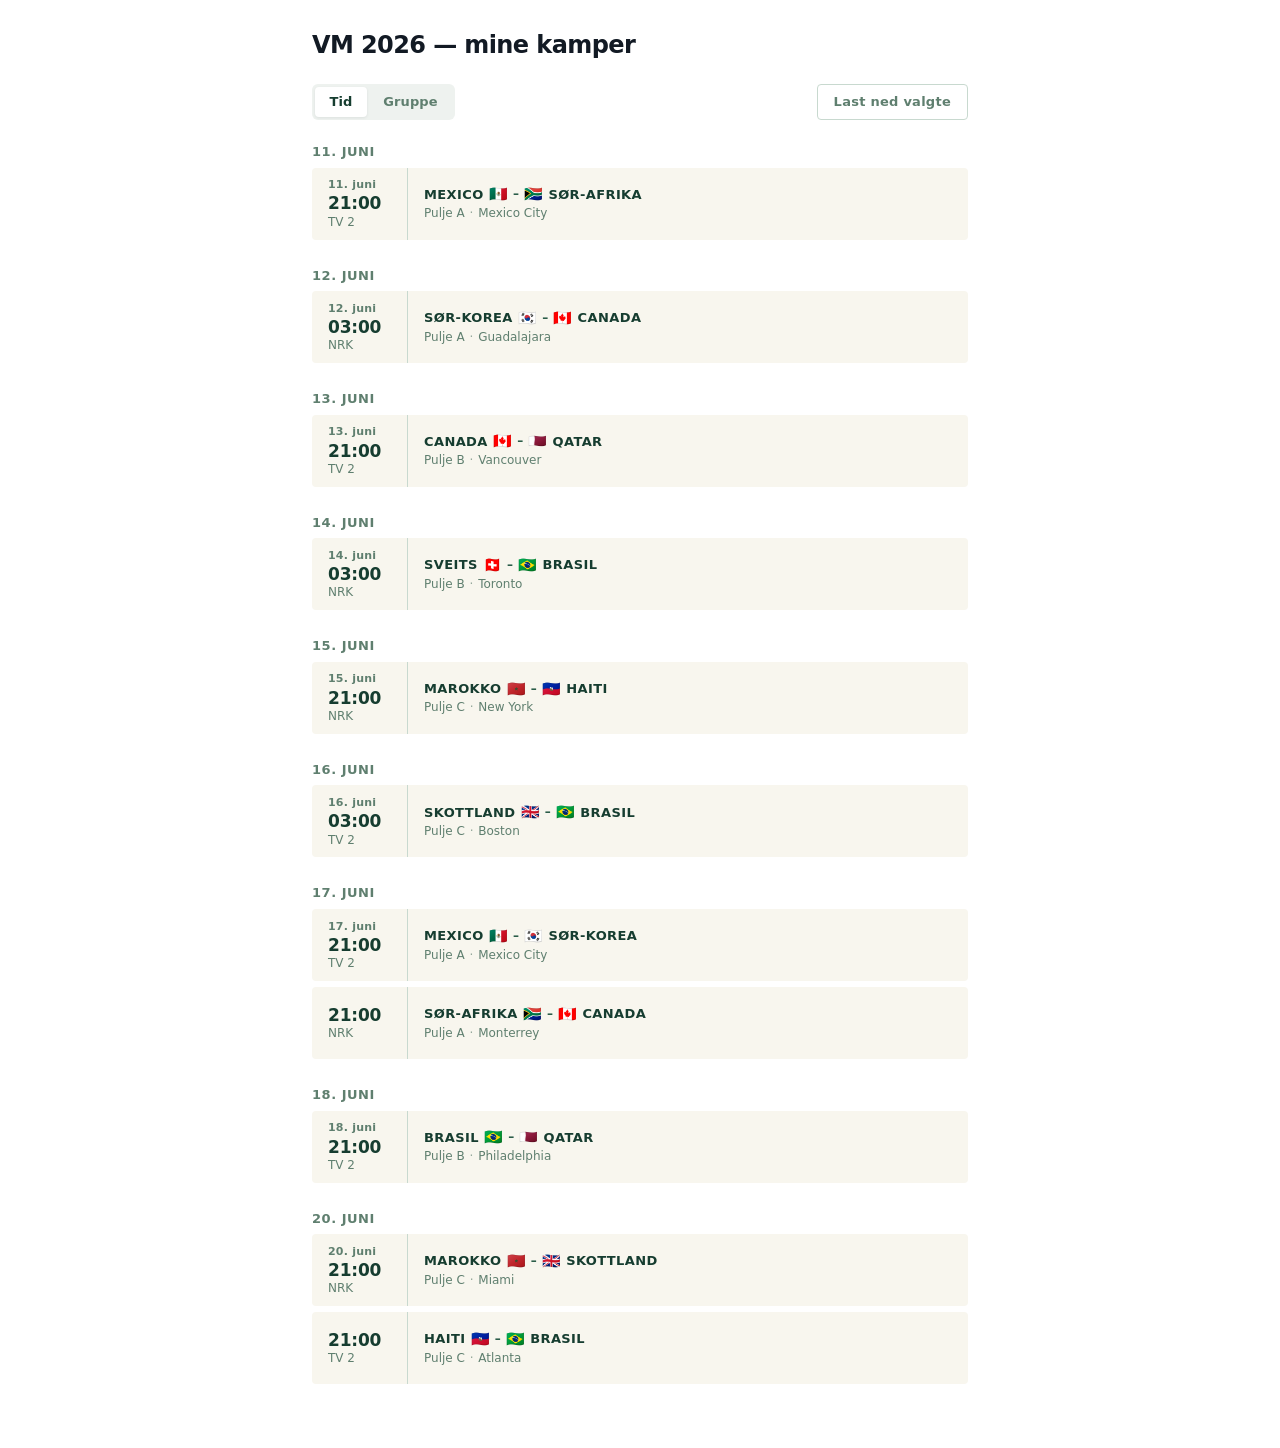
==== index.html @ 294ea06f "Første versjon av VM-kalender" ====
<!DOCTYPE html>
<html lang="nb">
  <head>
    <meta charset="UTF-8" />
    <meta name="viewport" content="width=device-width, initial-scale=1.0" />
    <title>VM 2026 — mine kamper</title>
    <link rel="stylesheet" href="css/base.css" />
    <link rel="stylesheet" href="css/pdf.css" />
  </head>
  <body>
    <header class="app-header no-print">
      <h1 class="app-title">VM 2026 — mine kamper</h1>
      <div class="controls">
        <div class="sort-toggle" role="group" aria-label="Sorter kamper">
          <button
          type="button"
          class="sort-toggle__btn is-active"
          data-sort="time"
          aria-pressed="true"
          >
          Tid
        </button>
        <button
          type="button"
          class="sort-toggle__btn"
          data-sort="group"
          aria-pressed="false"
        >
          Gruppe
        </button>
        </div>
        <p class="selection-count" id="selection-count" hidden>
          <span id="selection-count-num">0</span> kamper valgt
        </p>
        <button
          type="button"
          class="btn-download"
          id="btn-download"
          disabled
          title="Velg minst én kamp før nedlasting"
        >
          Last ned valgte
        </button>
      </div>
    </header>

    <main class="app-main no-print">
      <section id="match-list" class="match-list" aria-label="Kamper"></section>
    </main>

    <div id="print-root" class="print-root" aria-hidden="true"></div>

    <script src="js/vendor/html2pdf.bundle.min.js"></script>
    <script src="js/data.js"></script>
    <script src="js/render.js"></script>
    <script src="js/app.js"></script>
  </body>
</html>
---- css/base.css ----
:root {
  --color-primary: #163d30;
  --color-primary-mid: #2a5c48;
  --color-text-muted: #5f7f6f;
  --color-heading: #121a24;
  --color-card: #f8f6ee;
  --color-card-hover: #f0ede3;
  --color-card-selected: #e6e2d4;
  --color-bg: #ffffff;
  --color-divider: #c8d9cf;
  --font-sans: "Segoe UI", system-ui, -apple-system, Roboto, sans-serif;
  --row-height: 4.5rem;
  --time-col: 6rem;
  --radius-card: 4px;
  --transition: 140ms ease;
  --content-max: 44rem;
}

*,
*::before,
*::after {
  box-sizing: border-box;
}

body {
  margin: 0;
  font-family: var(--font-sans);
  font-size: 16px;
  line-height: 1.35;
  color: var(--color-primary);
  background: var(--color-bg);
  -webkit-font-smoothing: antialiased;
}

@media (prefers-reduced-motion: reduce) {
  *,
  *::before,
  *::after {
    transition-duration: 0.01ms !important;
  }
}

/* Header */
.app-header {
  max-width: var(--content-max);
  margin: 0 auto;
  padding: 2rem 1.5rem 1.5rem;
}

.app-title {
  margin: 0 0 1.5rem;
  font-size: 1.5rem;
  font-weight: 800;
  color: var(--color-heading);
  letter-spacing: -0.025em;
  line-height: 1.15;
}

.controls {
  display: flex;
  flex-wrap: wrap;
  align-items: center;
  gap: 0.875rem 1.5rem;
}

/* Sort toggle */
.sort-toggle {
  display: inline-flex;
  padding: 3px;
  gap: 2px;
  border-radius: 6px;
  background: #eef2ef;
}

.sort-toggle__btn {
  padding: 0.4rem 0.9rem;
  border: none;
  border-radius: 4px;
  background: transparent;
  font: inherit;
  font-size: 0.8125rem;
  font-weight: 600;
  letter-spacing: 0.01em;
  color: var(--color-text-muted);
  cursor: pointer;
  transition: background var(--transition), color var(--transition),
    box-shadow var(--transition);
}

.sort-toggle__btn:hover:not(.is-active) {
  color: var(--color-primary);
}

.sort-toggle__btn.is-active {
  background: var(--color-bg);
  color: var(--color-primary);
  box-shadow: 0 1px 3px rgba(18, 26, 36, 0.08);
}

.sort-toggle__btn:focus-visible {
  outline: 2px solid var(--color-primary-mid);
  outline-offset: 1px;
}

.selection-count {
  margin: 0;
  font-size: 0.8125rem;
  font-weight: 500;
  color: var(--color-text-muted);
  letter-spacing: 0.01em;
}

.btn-download {
  margin-left: auto;
  padding: 0.5rem 1rem;
  border: 1.5px solid var(--color-primary);
  border-radius: 4px;
  background: var(--color-primary);
  color: #fff;
  font: inherit;
  font-size: 0.8125rem;
  font-weight: 600;
  letter-spacing: 0.02em;
  cursor: pointer;
  transition: background var(--transition), border-color var(--transition),
    opacity var(--transition);
}

.btn-download:hover:not(:disabled) {
  background: var(--color-primary-mid);
  border-color: var(--color-primary-mid);
}

.btn-download:disabled {
  background: transparent;
  border-color: var(--color-divider);
  color: var(--color-text-muted);
  opacity: 1;
  cursor: not-allowed;
}

.btn-download:focus-visible {
  outline: 2px solid var(--color-primary-mid);
  outline-offset: 2px;
}

/* Main list */
.app-main {
  max-width: var(--content-max);
  margin: 0 auto;
  padding: 0 1.5rem 4rem;
}

.section-heading {
  margin: 1.75rem 0 0.5rem;
  font-size: 0.8125rem;
  font-weight: 600;
  color: var(--color-text-muted);
  letter-spacing: 0.04em;
  text-transform: uppercase;
  line-height: 1.2;
}

.section-heading:first-child {
  margin-top: 0;
}

.section-matches {
  display: flex;
  flex-direction: column;
  gap: 0.375rem;
}

/* Match row — ett kort, dato diskret i tidskolonnen */
.match-row {
  display: block;
  width: 100%;
  padding: 0;
  border: none;
  background: transparent;
  text-align: left;
  cursor: pointer;
  font: inherit;
  color: inherit;
  -webkit-tap-highlight-color: transparent;
}

.match-row--group-start {
  margin-top: 1.25rem;
}

.match-row--group-start:first-child,
.section-matches > .match-row--group-start:first-child {
  margin-top: 0;
}

.match-row:focus-visible {
  outline: none;
}

.match-row:focus-visible .match-card {
  outline: 2px solid var(--color-primary-mid);
  outline-offset: 2px;
}

/* Kampkort */
.match-card {
  position: relative;
  display: grid;
  grid-template-columns: var(--time-col) 1fr;
  align-items: stretch;
  min-height: var(--row-height);
  background: var(--color-card);
  border-radius: var(--radius-card);
  overflow: hidden;
  transition: background var(--transition), box-shadow var(--transition);
}

.match-row:hover .match-card {
  background: var(--color-card-hover);
}

.match-row.is-selected .match-card {
  background: var(--color-card-selected);
  box-shadow: inset 3px 0 0 var(--color-primary);
}

.match-row.is-selected:hover .match-card {
  background: var(--color-card-selected);
}

.match-card__time {
  display: flex;
  flex-direction: column;
  justify-content: center;
  gap: 0.1rem;
  padding: 0.625rem 0.875rem 0.625rem 1rem;
  border-right: 1px solid var(--color-divider);
}

.match-card__date {
  font-size: 0.6875rem;
  font-weight: 600;
  color: var(--color-text-muted);
  line-height: 1.2;
  letter-spacing: 0.02em;
  margin-bottom: 0.1rem;
}

.match-card__time-value {
  font-size: 1.0625rem;
  font-weight: 700;
  color: var(--color-primary);
  line-height: 1.1;
  letter-spacing: -0.01em;
}

.match-card__channel {
  font-size: 0.75rem;
  font-weight: 500;
  color: var(--color-text-muted);
  line-height: 1.2;
}

.match-card__info {
  display: flex;
  flex-direction: column;
  justify-content: center;
  gap: 0.2rem;
  padding: 0.625rem 2rem 0.625rem 1rem;
  min-width: 0;
}

.match-card__teams {
  margin: 0;
  display: flex;
  flex-wrap: nowrap;
  align-items: center;
  gap: 0.35rem;
  font-size: 0.8125rem;
  font-weight: 700;
  color: var(--color-primary);
  line-height: 1.25;
  letter-spacing: 0.03em;
  text-transform: uppercase;
  overflow: hidden;
  text-overflow: ellipsis;
}

.match-card__team {
  white-space: nowrap;
}

.match-card__flags {
  display: inline-flex;
  align-items: center;
  gap: 0.3rem;
  font-weight: 400;
  letter-spacing: 0;
  text-transform: none;
}

.match-card__flag {
  font-size: 0.9375rem;
  line-height: 1;
}

.match-card__sep {
  font-size: 0.75rem;
  font-weight: 600;
  color: var(--color-primary-mid);
  letter-spacing: 0;
}

.match-card__meta {
  margin: 0;
  font-size: 0.75rem;
  font-weight: 500;
  color: var(--color-text-muted);
  line-height: 1.2;
}

.match-card__group,
.match-card__venue {
  color: inherit;
}

.match-card__meta-sep {
  margin: 0 0.3rem;
  opacity: 0.65;
}

.match-card__check {
  position: absolute;
  top: 0.5rem;
  right: 0.5rem;
  width: 1.125rem;
  height: 1.125rem;
  display: flex;
  align-items: center;
  justify-content: center;
  color: #fff;
  background: var(--color-primary);
  border-radius: 50%;
  opacity: 0;
  transform: scale(0.85);
  transition: opacity var(--transition), transform var(--transition);
}

.match-row.is-selected .match-card__check {
  opacity: 1;
  transform: scale(1);
}

/* Responsive */
@media (max-width: 520px) {
  :root {
    --row-height: auto;
    --time-col: 5.5rem;
  }

  .app-header {
    padding: 1.5rem 1rem 1.25rem;
  }

  .app-main {
    padding: 0 1rem 3rem;
  }

  .controls {
    flex-direction: column;
    align-items: stretch;
  }

  .btn-download {
    margin-left: 0;
    width: 100%;
    text-align: center;
  }

  .match-card {
    grid-template-columns: 1fr;
    grid-template-rows: auto auto;
  }

  .match-card__time {
    flex-direction: row;
    align-items: baseline;
    gap: 0.5rem;
    border-right: none;
    border-bottom: 1px solid var(--color-divider);
    padding: 0.55rem 0.875rem;
  }

  .match-card__info {
    padding: 0.55rem 2rem 0.55rem 0.875rem;
  }
}
---- css/pdf.css ----
/* PDF-eksport (html2pdf fanger DOM — ikke kun @media print) */
.print-root {
  display: none;
}

.print-root.print-root--exporting {
  display: block;
  position: fixed;
  left: -10000px;
  top: 0;
  z-index: -1;
  width: 42rem;
  padding: 1.5rem;
  background: #fff;
  color: #163d30;
  font-family: "Segoe UI", system-ui, sans-serif;
  pointer-events: none;
}

.print-root .print-header {
  margin-bottom: 1.25rem;
  padding-bottom: 0.65rem;
  border-bottom: 2px solid #163d30;
}

.print-root .print-header h1 {
  margin: 0 0 0.3rem;
  font-size: 1.25rem;
  font-weight: 800;
  color: #121a24;
  letter-spacing: -0.02em;
}

.print-root .print-meta {
  margin: 0;
  font-size: 0.8rem;
  color: #5f7f6f;
}

.print-root .print-section-heading {
  margin: 1.15rem 0 0.45rem;
  font-size: 0.75rem;
  font-weight: 600;
  letter-spacing: 0.04em;
  text-transform: uppercase;
  color: #5f7f6f;
}

.print-root .print-section-heading:first-of-type {
  margin-top: 0;
}

.print-root .print-matches {
  display: flex;
  flex-direction: column;
  gap: 0.25rem;
}

.print-root .print-match__body {
  display: grid;
  grid-template-columns: 5.5rem 1fr;
  align-items: stretch;
  background: #f8f6ee;
  border-radius: 3px;
  overflow: hidden;
}

.print-root .print-match__time {
  display: flex;
  flex-direction: column;
  justify-content: center;
  gap: 0.08rem;
  padding: 0.4rem 0.6rem;
  border-right: 1px solid #c8d9cf;
  font-size: 0.8rem;
}

.print-root .print-match__date {
  font-size: 0.65rem;
  font-weight: 600;
  color: #5f7f6f;
  margin-bottom: 0.05rem;
}

.print-root .print-match__time strong {
  font-size: 0.95rem;
  font-weight: 700;
  color: #163d30;
}

.print-root .print-match__channel {
  color: #5f7f6f;
  font-size: 0.72rem;
}

.print-root .print-match__info {
  display: flex;
  flex-direction: column;
  justify-content: center;
  gap: 0.1rem;
  padding: 0.4rem 0.65rem;
}

.print-root .print-match__teams {
  margin: 0;
  font-size: 0.78rem;
  font-weight: 700;
  letter-spacing: 0.02em;
  text-transform: uppercase;
  color: #163d30;
}

.print-root .print-match__meta {
  margin: 0;
  font-size: 0.72rem;
  color: #5f7f6f;
}
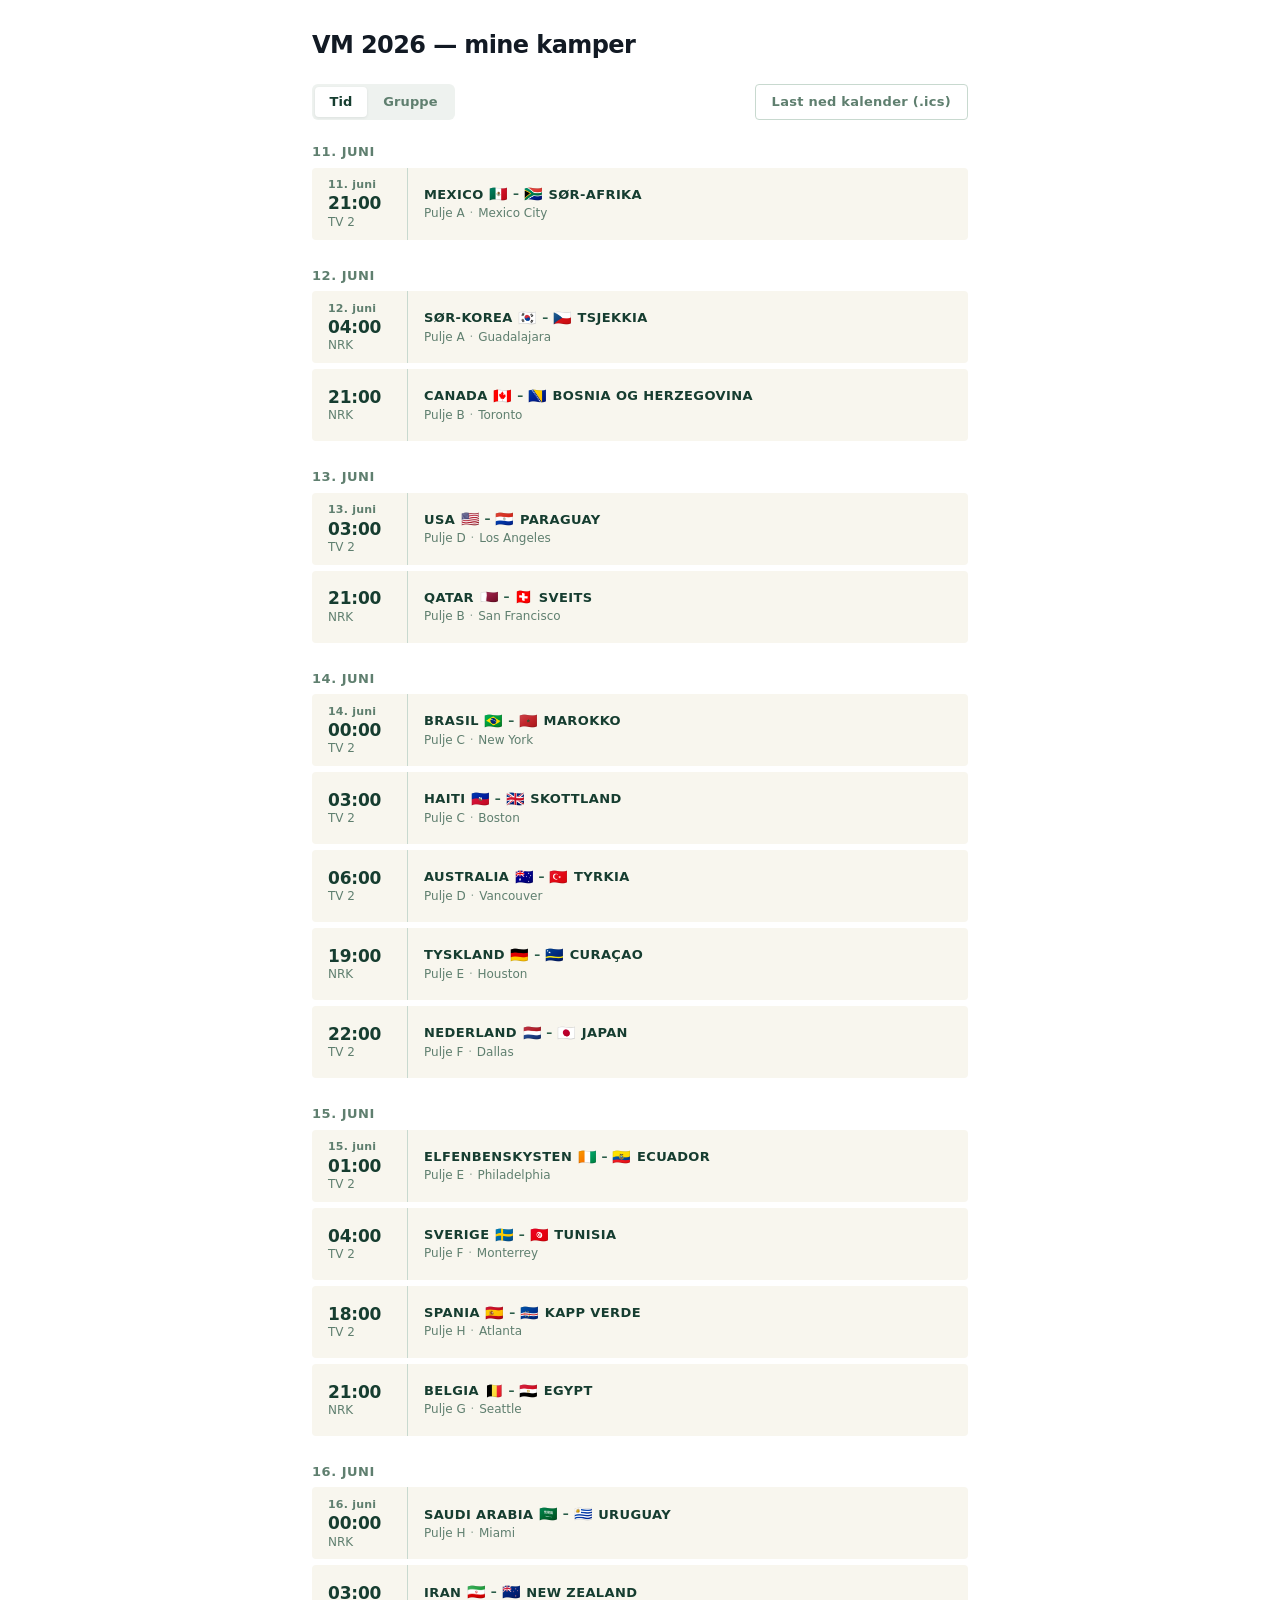
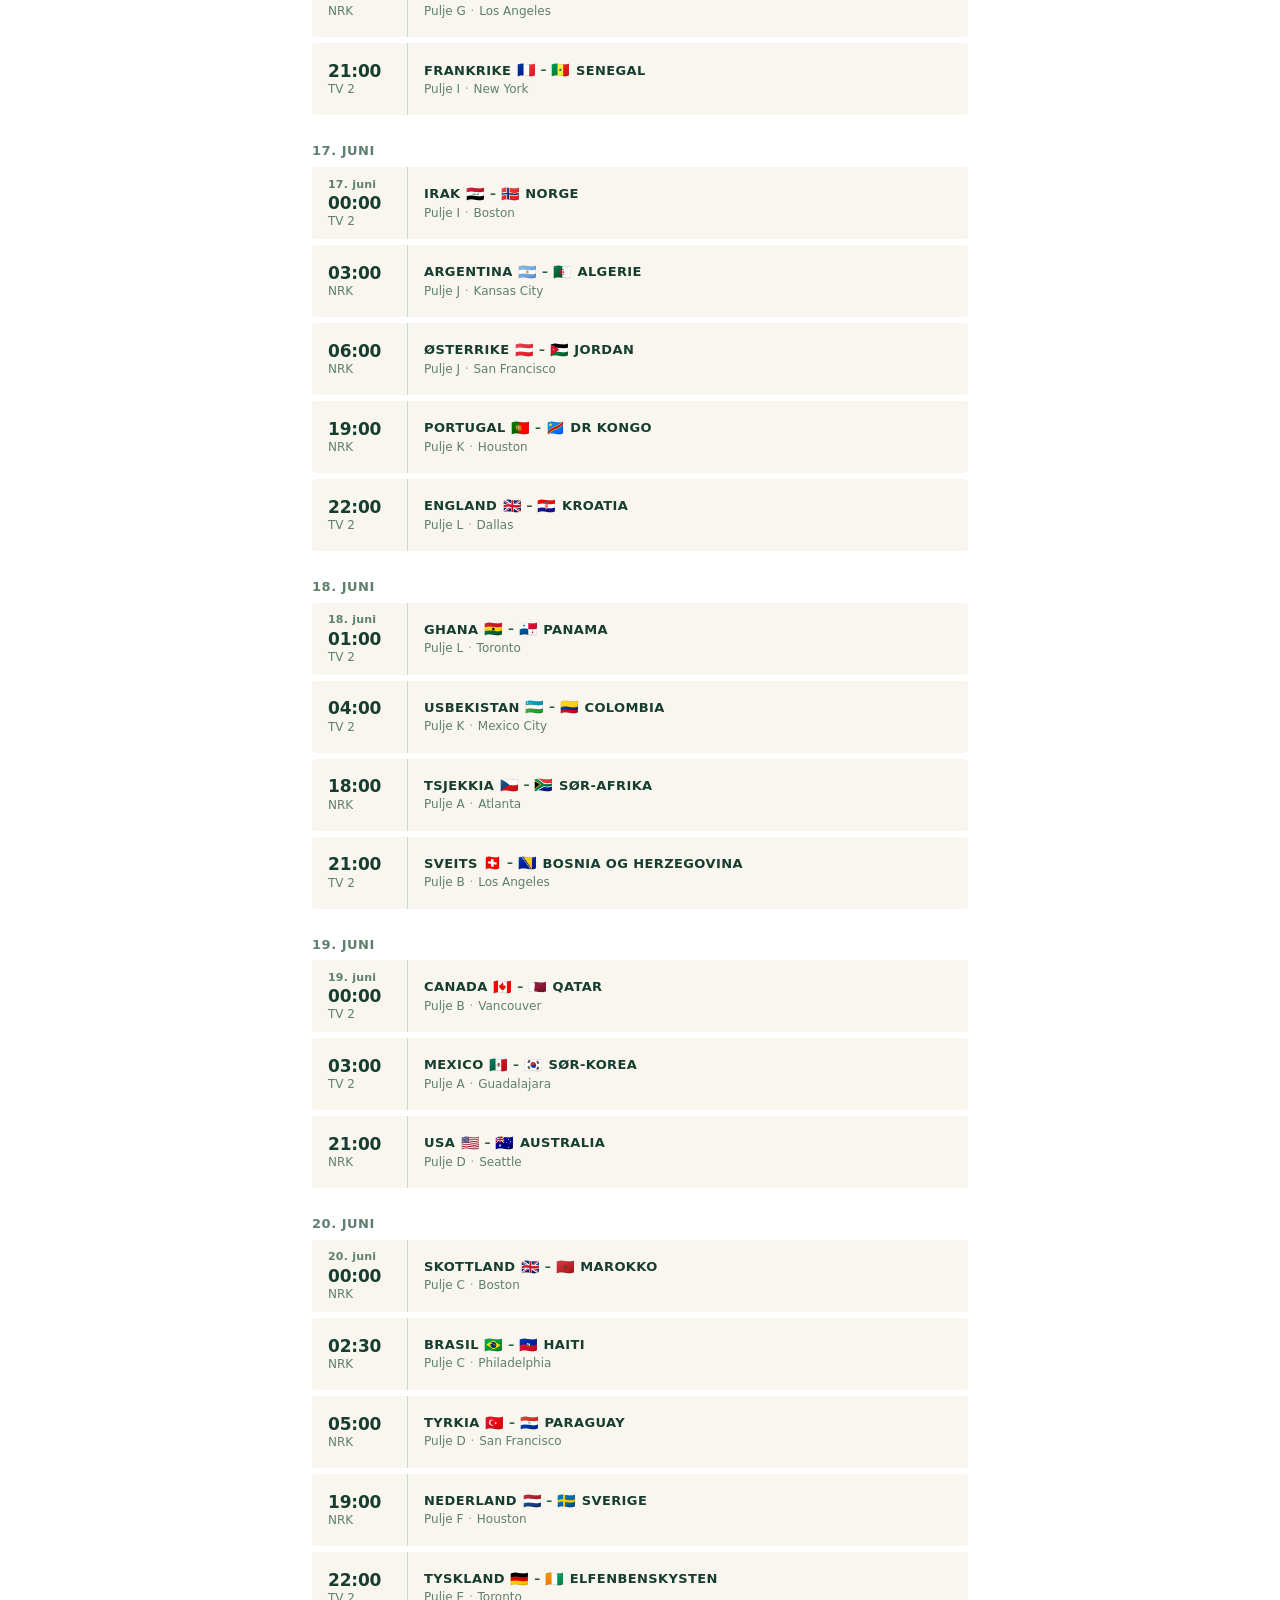
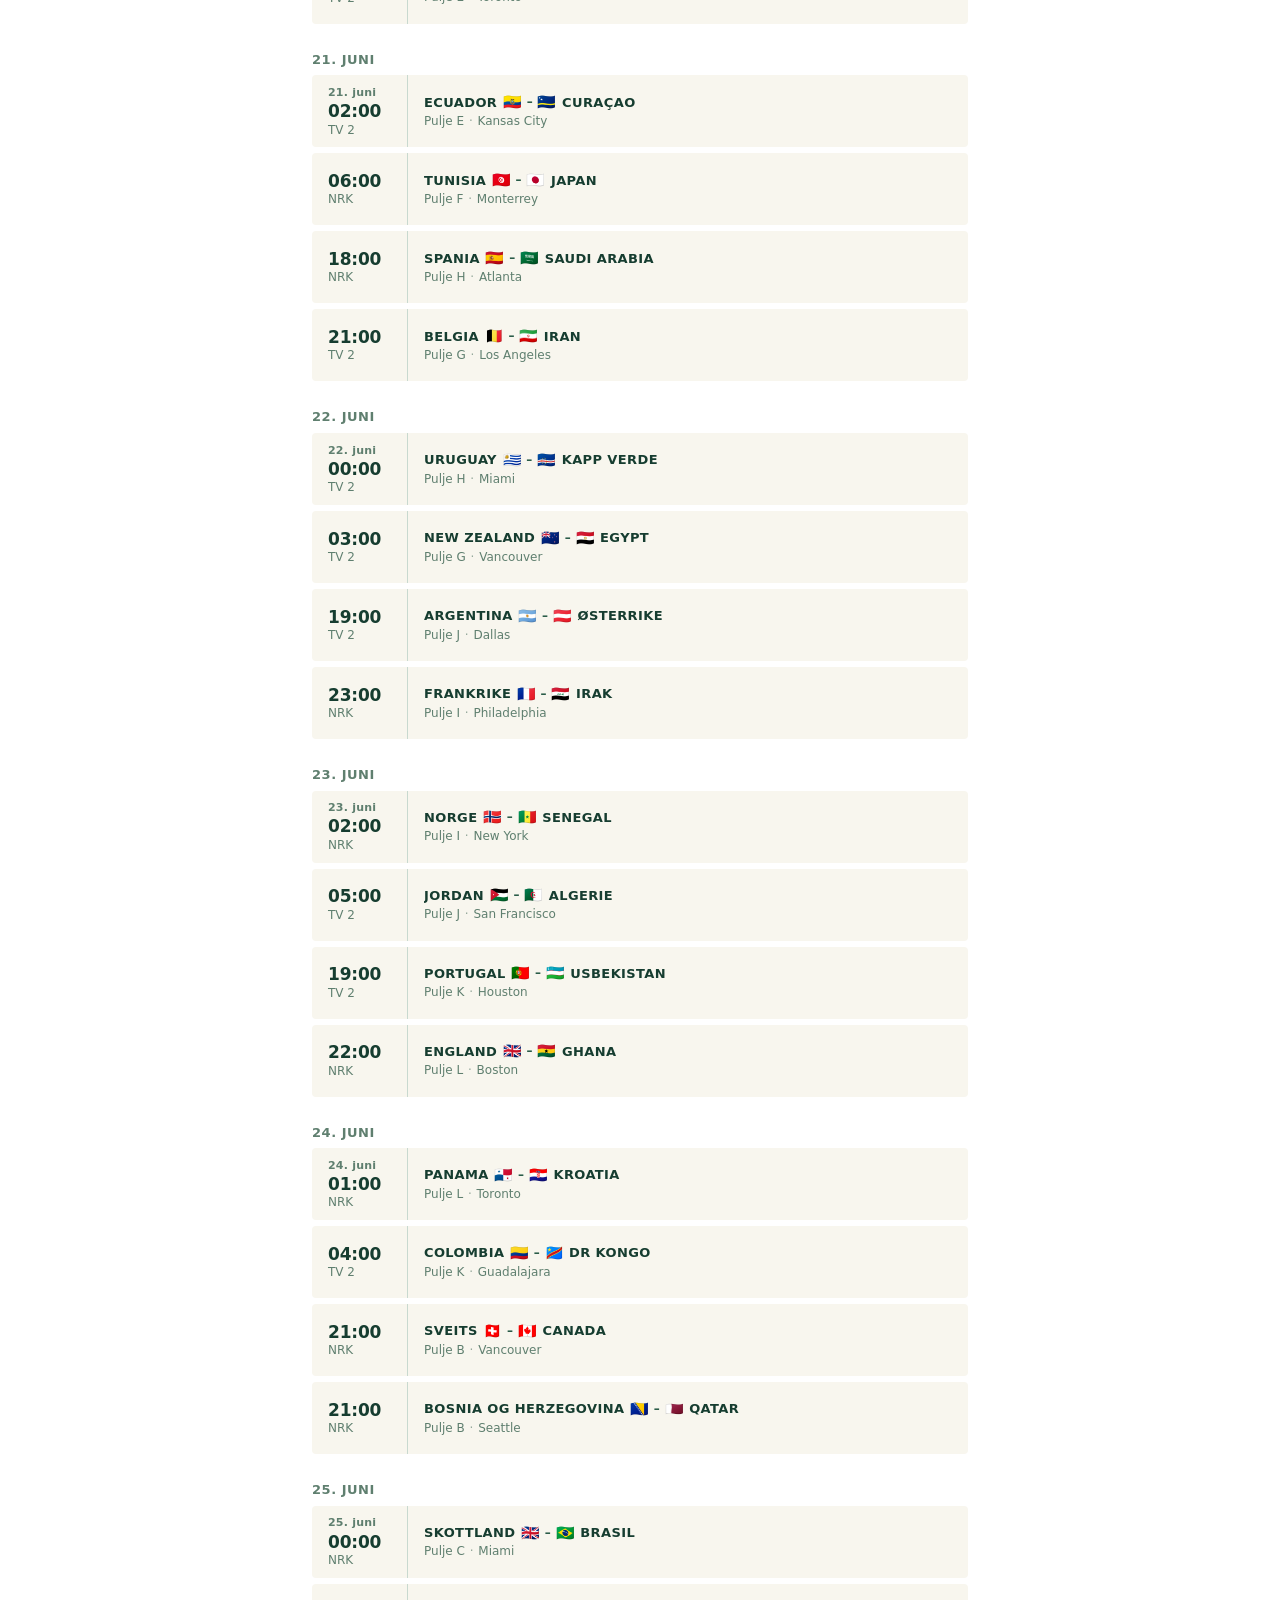
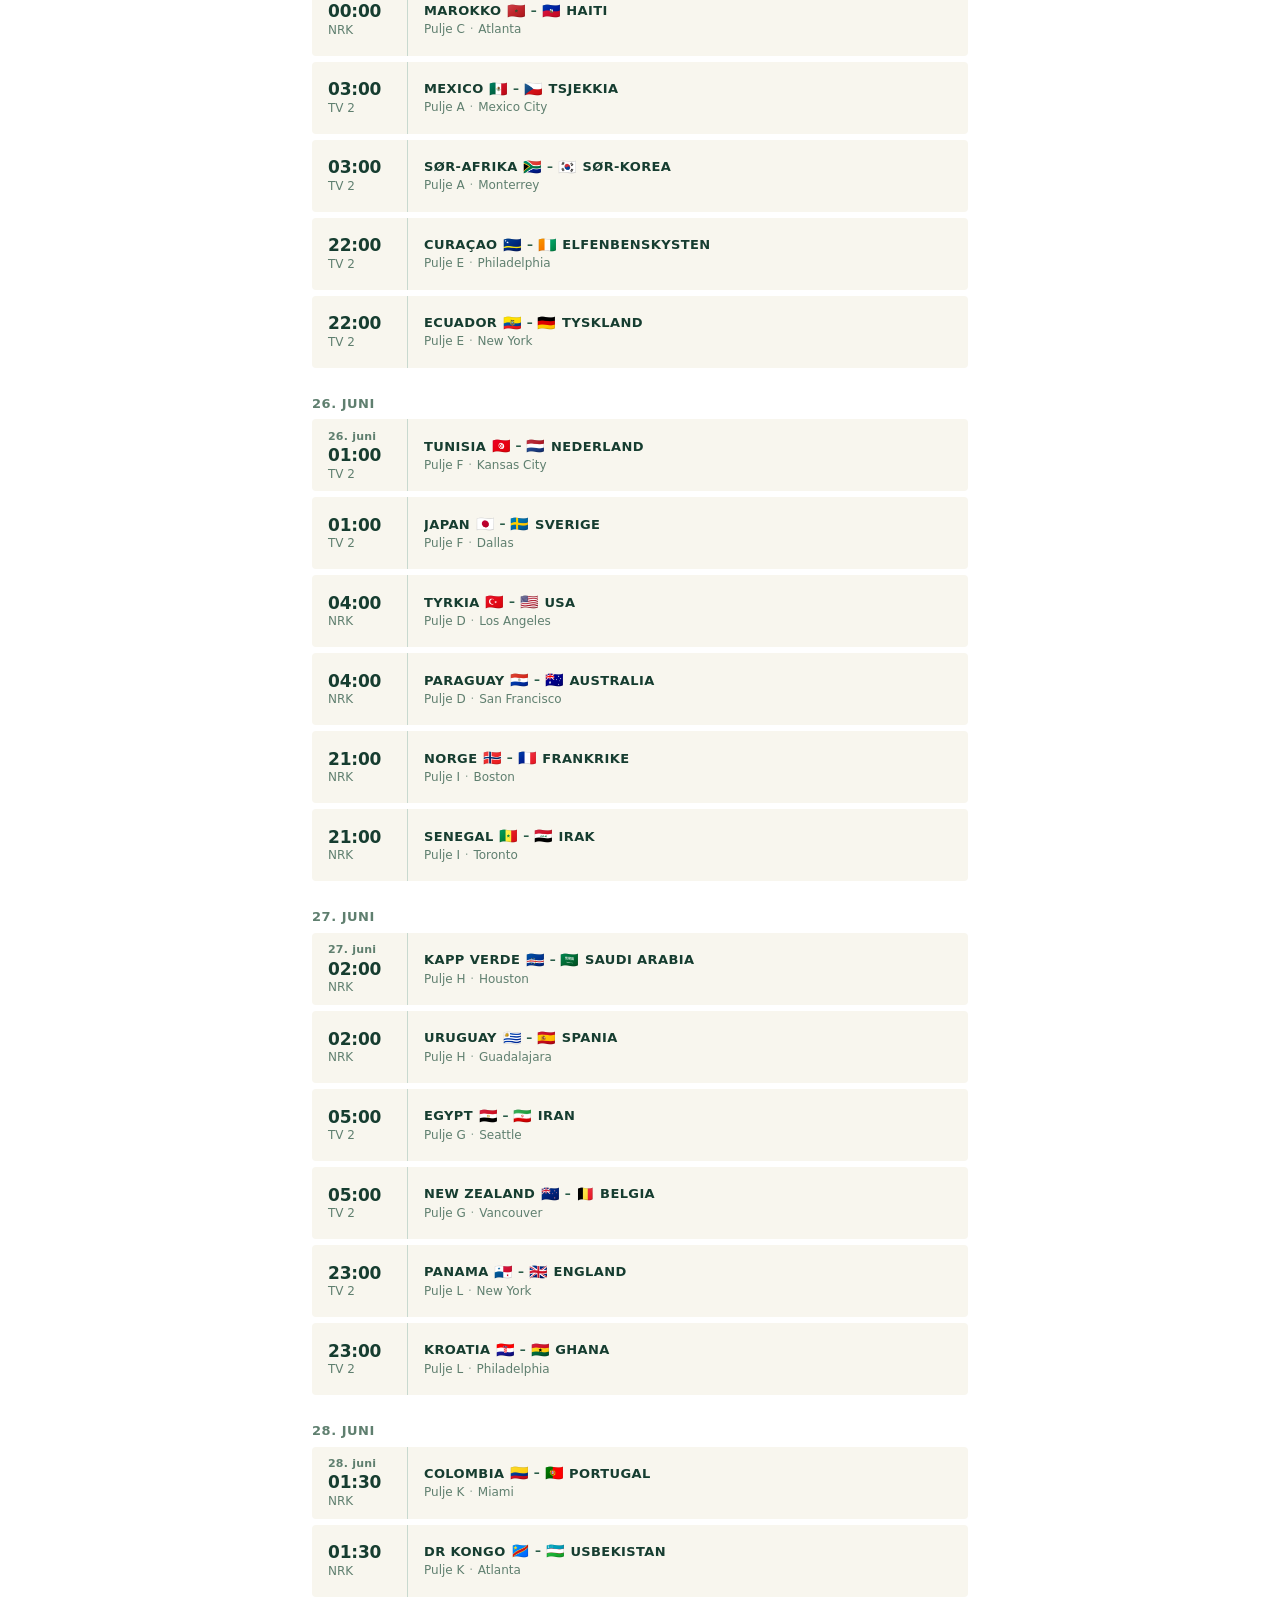
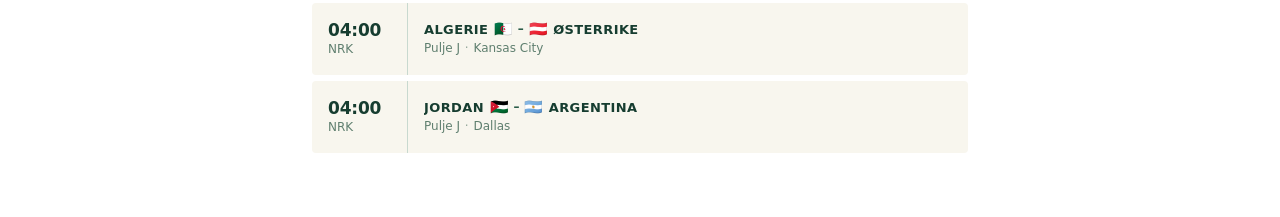
==== commit 83b05337: "Eksporter som .ics-fil" ====
--- a/index.html
+++ b/index.html
@@ -5,7 +5,6 @@
     <meta name="viewport" content="width=device-width, initial-scale=1.0" />
     <title>VM 2026 — mine kamper</title>
     <link rel="stylesheet" href="css/base.css" />
-    <link rel="stylesheet" href="css/pdf.css" />
   </head>
   <body>
     <header class="app-header no-print">
@@ -39,7 +38,7 @@
           disabled
           title="Velg minst én kamp før nedlasting"
         >
-          Last ned valgte
+          Last ned kalender (.ics)
         </button>
       </div>
     </header>
@@ -48,9 +47,6 @@
       <section id="match-list" class="match-list" aria-label="Kamper"></section>
     </main>
 
-    <div id="print-root" class="print-root" aria-hidden="true"></div>
-
-    <script src="js/vendor/html2pdf.bundle.min.js"></script>
     <script src="js/data.js"></script>
     <script src="js/render.js"></script>
     <script src="js/app.js"></script>
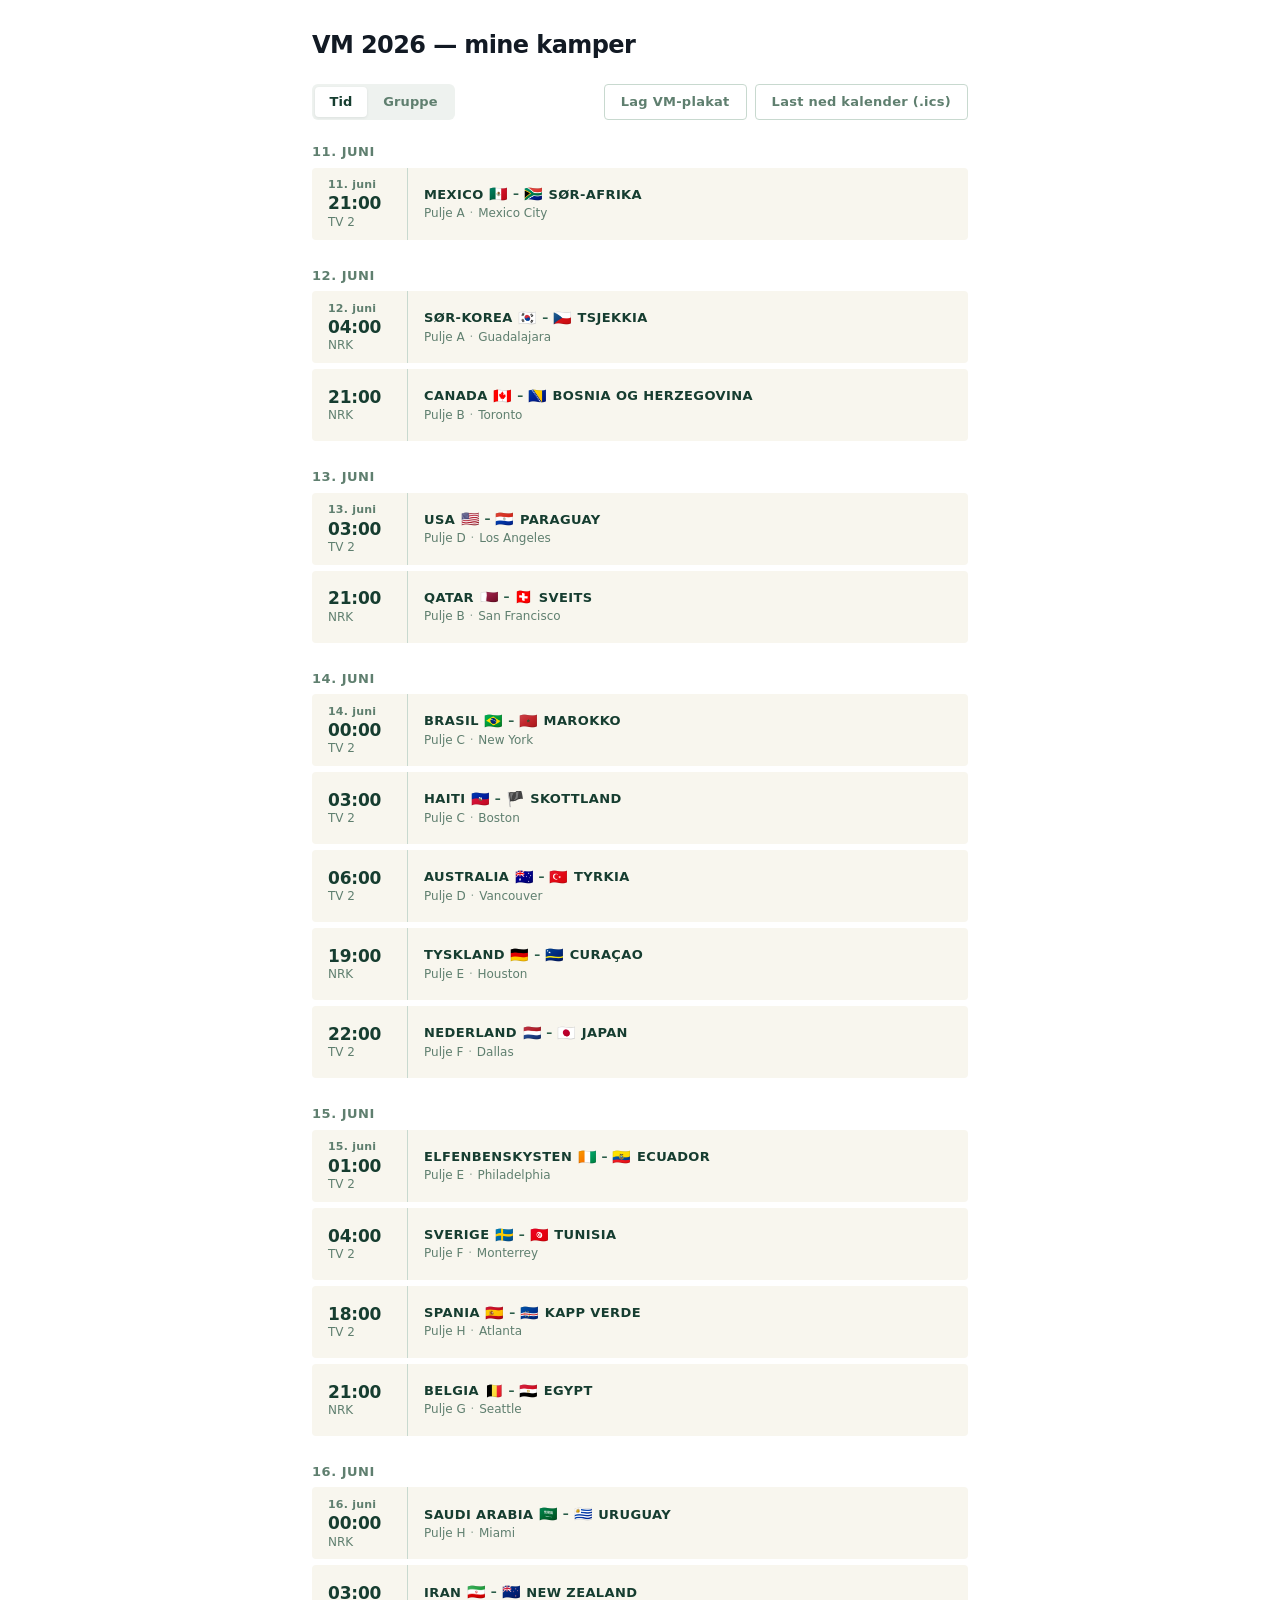
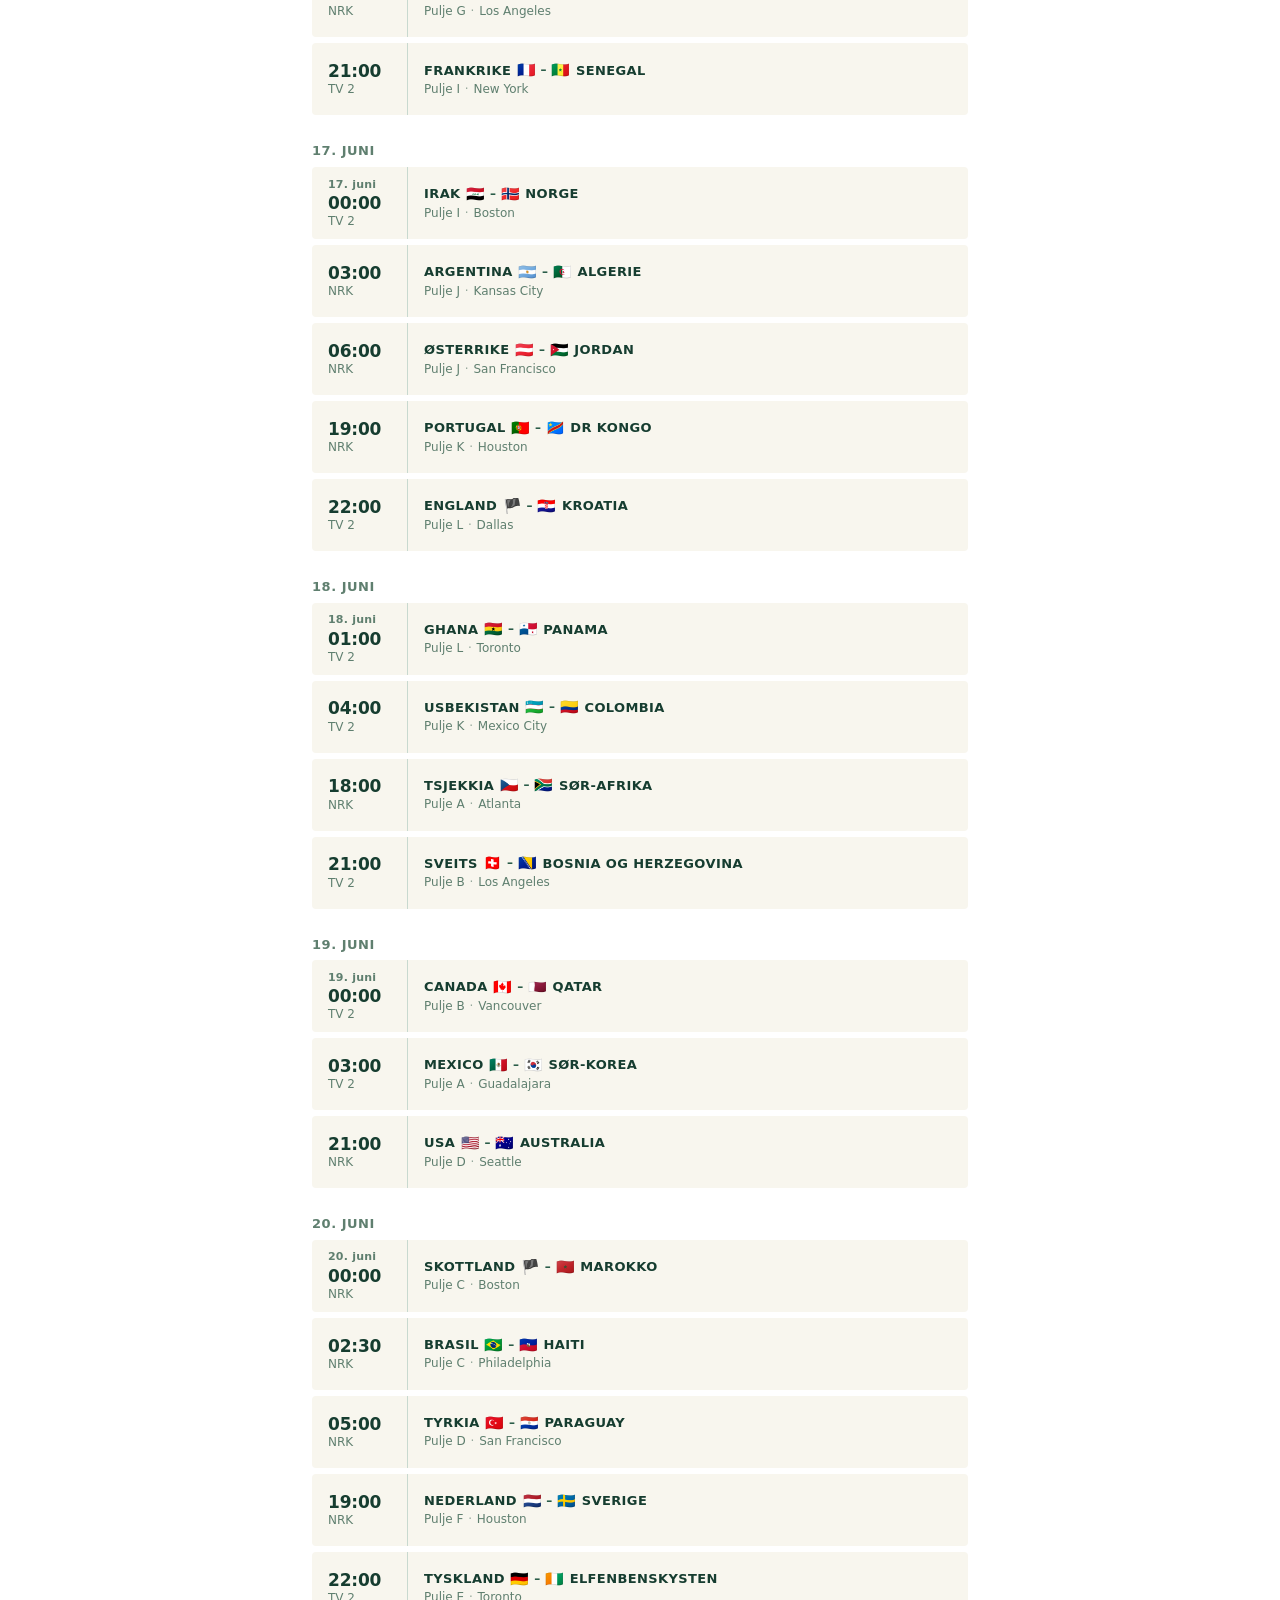
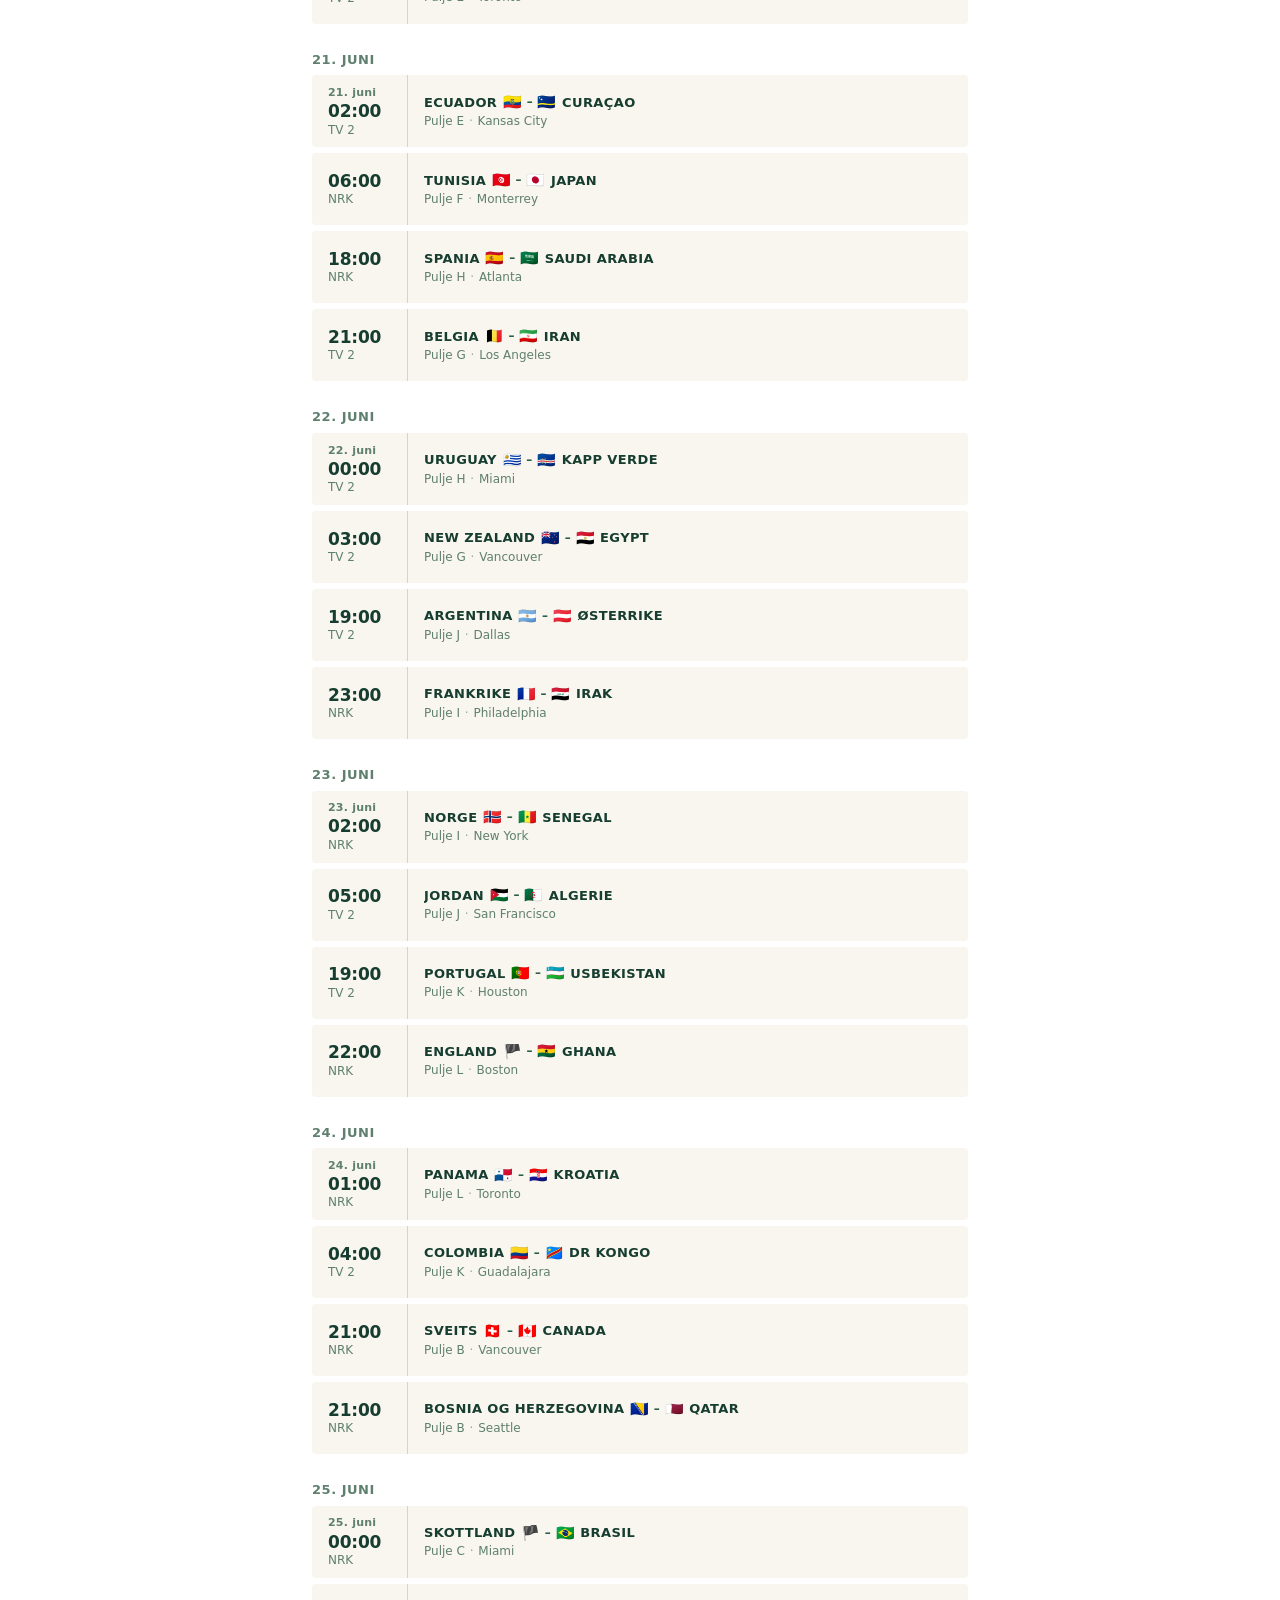
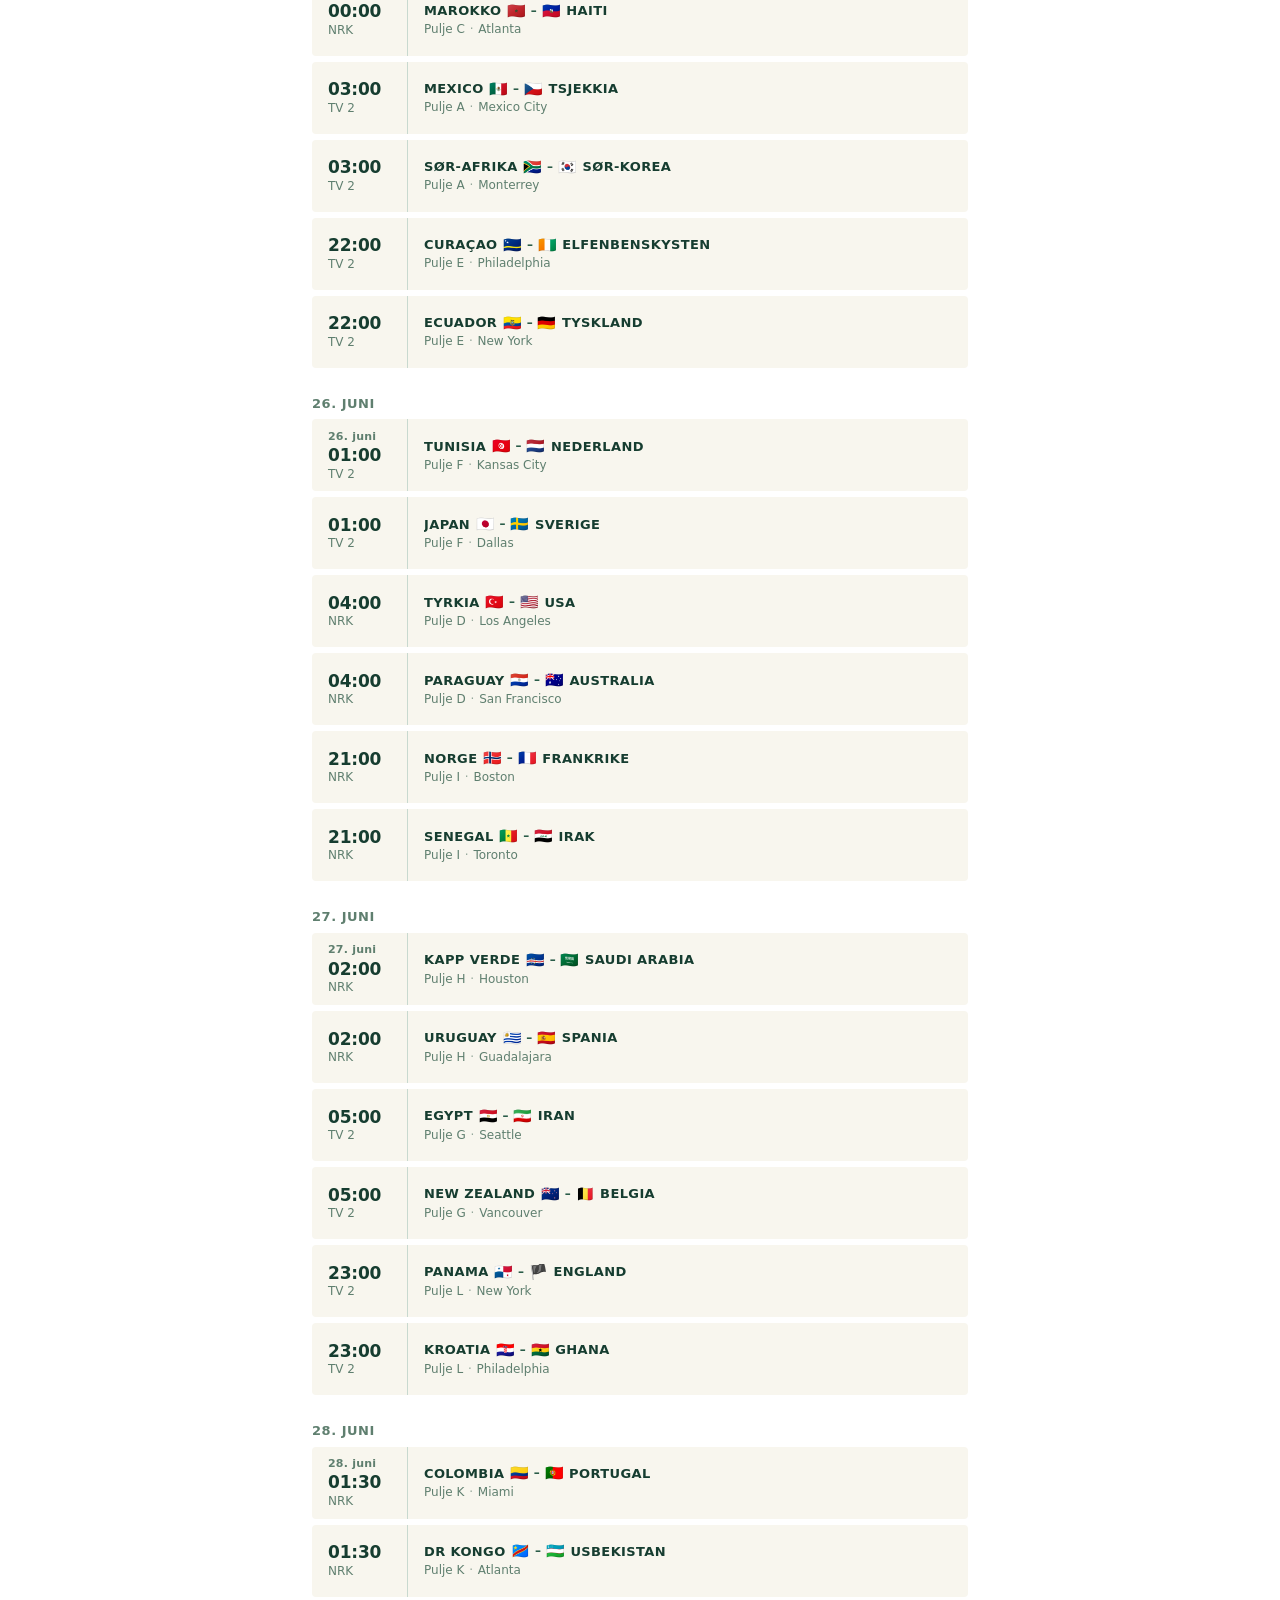
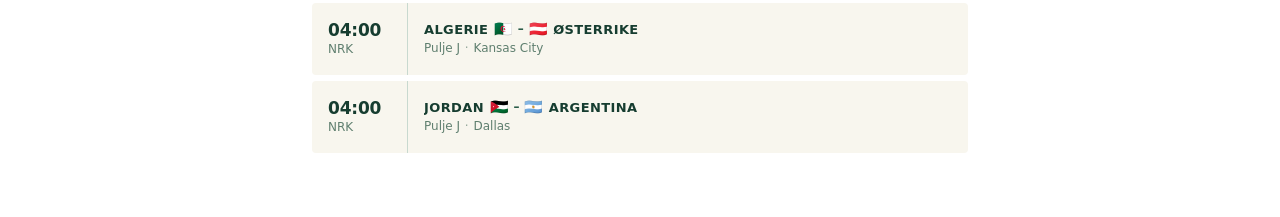
==== commit f9bc7952: "Din helt egen VM-plakat!" ====
--- a/index.html
+++ b/index.html
@@ -31,15 +31,26 @@
         <p class="selection-count" id="selection-count" hidden>
           <span id="selection-count-num">0</span> kamper valgt
         </p>
-        <button
-          type="button"
-          class="btn-download"
-          id="btn-download"
-          disabled
-          title="Velg minst én kamp før nedlasting"
-        >
-          Last ned kalender (.ics)
-        </button>
+        <div class="btn-group">
+          <button
+            type="button"
+            class="btn-download btn-download--secondary"
+            id="btn-poster"
+            disabled
+            title="Velg minst én kamp før du lager plakat"
+          >
+            Lag VM-plakat
+          </button>
+          <button
+            type="button"
+            class="btn-download"
+            id="btn-download"
+            disabled
+            title="Velg minst én kamp før nedlasting"
+          >
+            Last ned kalender (.ics)
+          </button>
+        </div>
       </div>
     </header>
 
@@ -49,6 +60,7 @@
 
     <script src="js/data.js"></script>
     <script src="js/render.js"></script>
+    <script src="js/poster.js"></script>
     <script src="js/app.js"></script>
   </body>
 </html>
--- a/css/base.css
+++ b/css/base.css
@@ -110,8 +110,14 @@
   letter-spacing: 0.01em;
 }
 
+.btn-group {
+  display: inline-flex;
+  flex-wrap: wrap;
+  gap: 0.5rem;
+  margin-left: auto;
+}
+
 .btn-download {
-  margin-left: auto;
   padding: 0.5rem 1rem;
   border: 1.5px solid var(--color-primary);
   border-radius: 4px;
@@ -123,7 +129,7 @@
   letter-spacing: 0.02em;
   cursor: pointer;
   transition: background var(--transition), border-color var(--transition),
-    opacity var(--transition);
+    color var(--transition), opacity var(--transition);
 }
 
 .btn-download:hover:not(:disabled) {
@@ -142,6 +148,25 @@
 .btn-download:focus-visible {
   outline: 2px solid var(--color-primary-mid);
   outline-offset: 2px;
+}
+
+/* Sekundærknapp – samme form, lysere fyll, så den primære calendar-knappen
+ * fortsatt er den åpenbare hovedhandlingen. */
+.btn-download--secondary {
+  background: transparent;
+  color: var(--color-primary);
+}
+
+.btn-download--secondary:hover:not(:disabled) {
+  background: var(--color-card-hover);
+  border-color: var(--color-primary);
+  color: var(--color-primary);
+}
+
+.btn-download--secondary:disabled {
+  background: transparent;
+  border-color: var(--color-divider);
+  color: var(--color-text-muted);
 }
 
 /* Main list */
@@ -372,8 +397,13 @@
     align-items: stretch;
   }
 
+  .btn-group {
+    margin-left: 0;
+    width: 100%;
+    flex-direction: column;
+  }
+
   .btn-download {
-    margin-left: 0;
     width: 100%;
     text-align: center;
   }
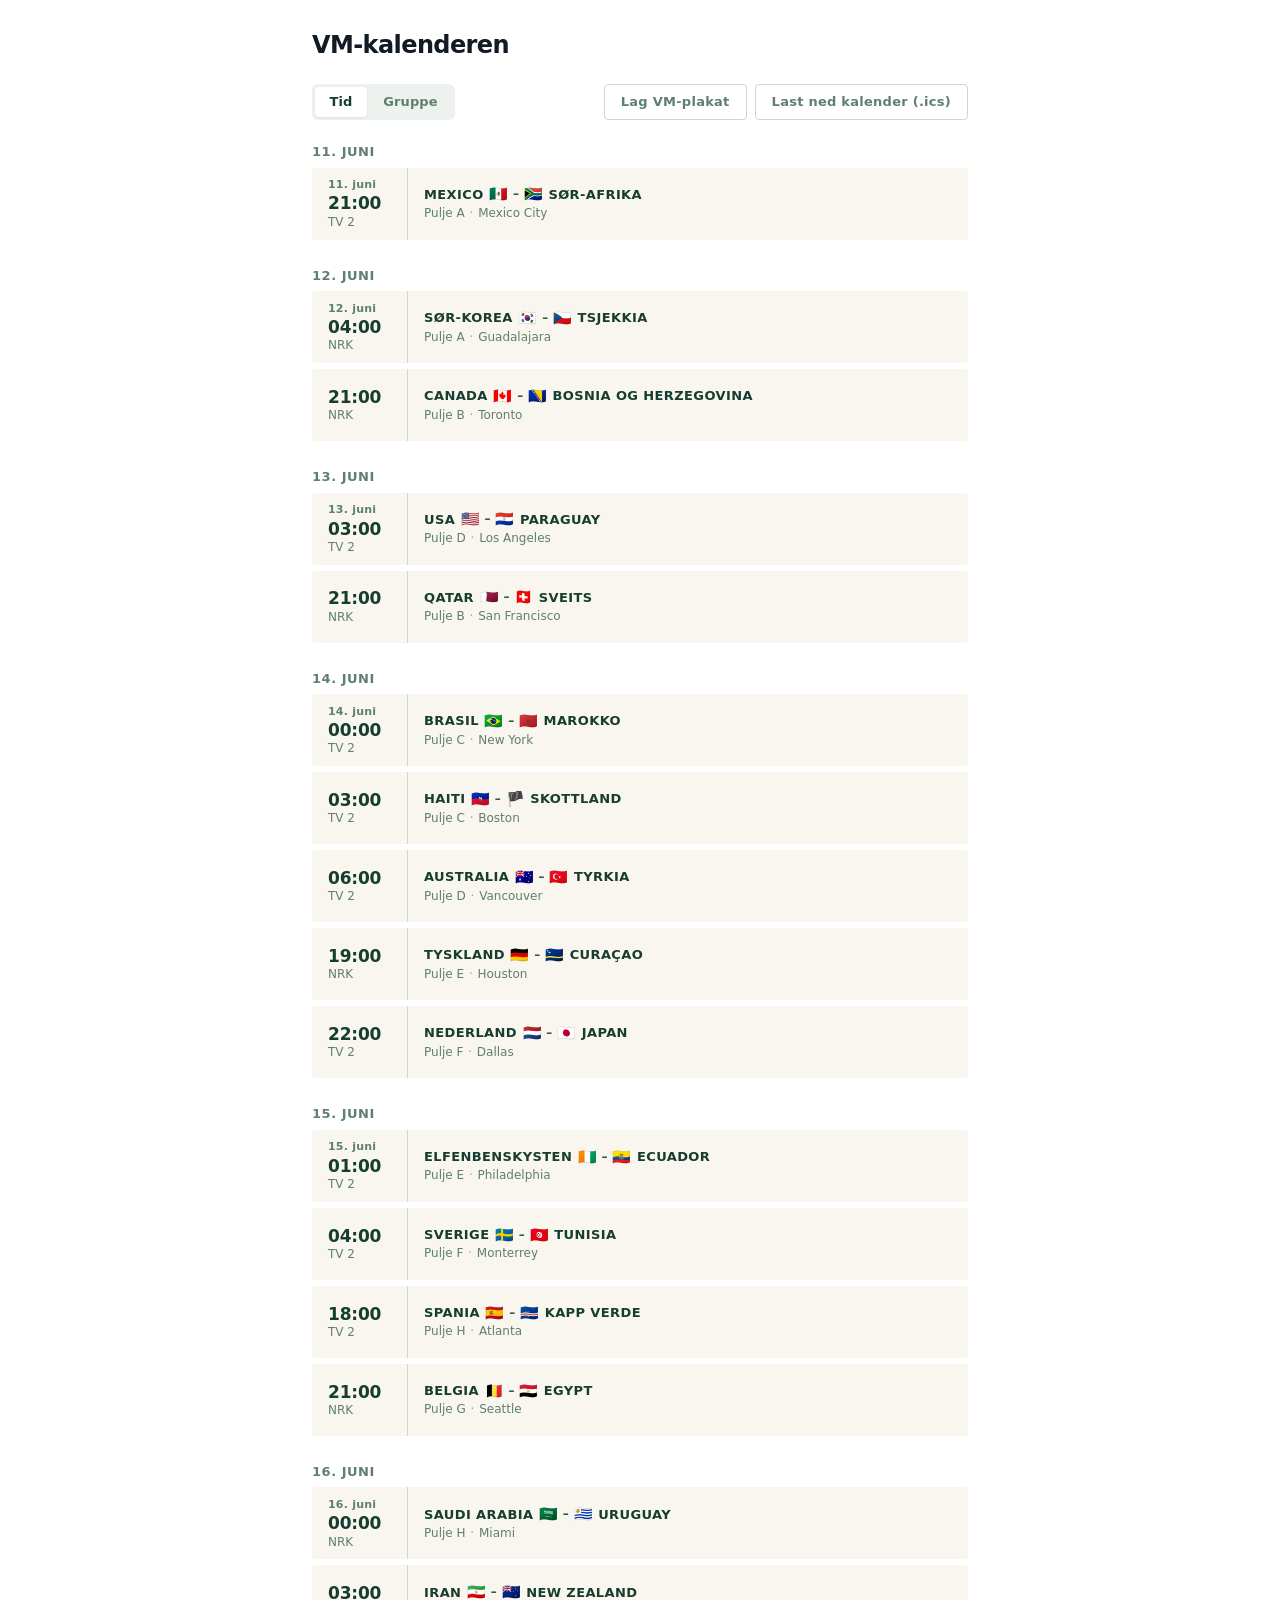
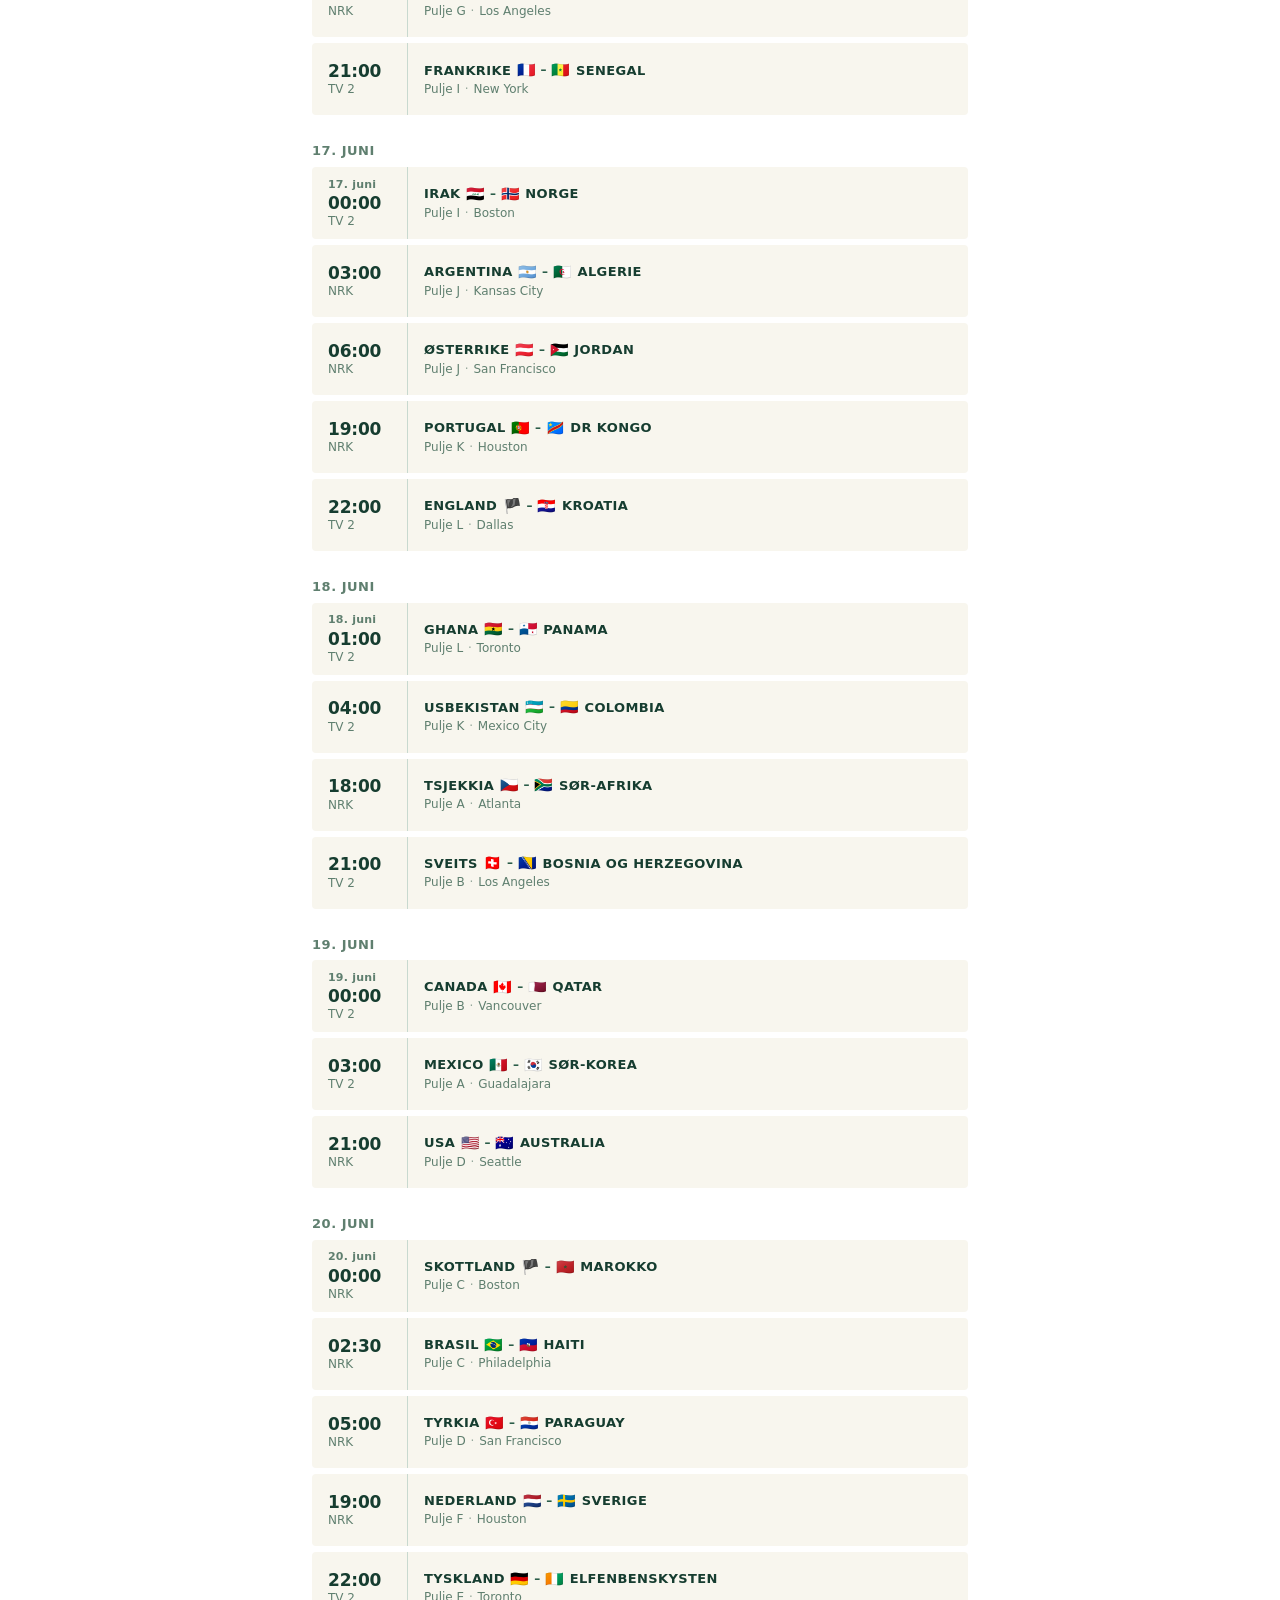
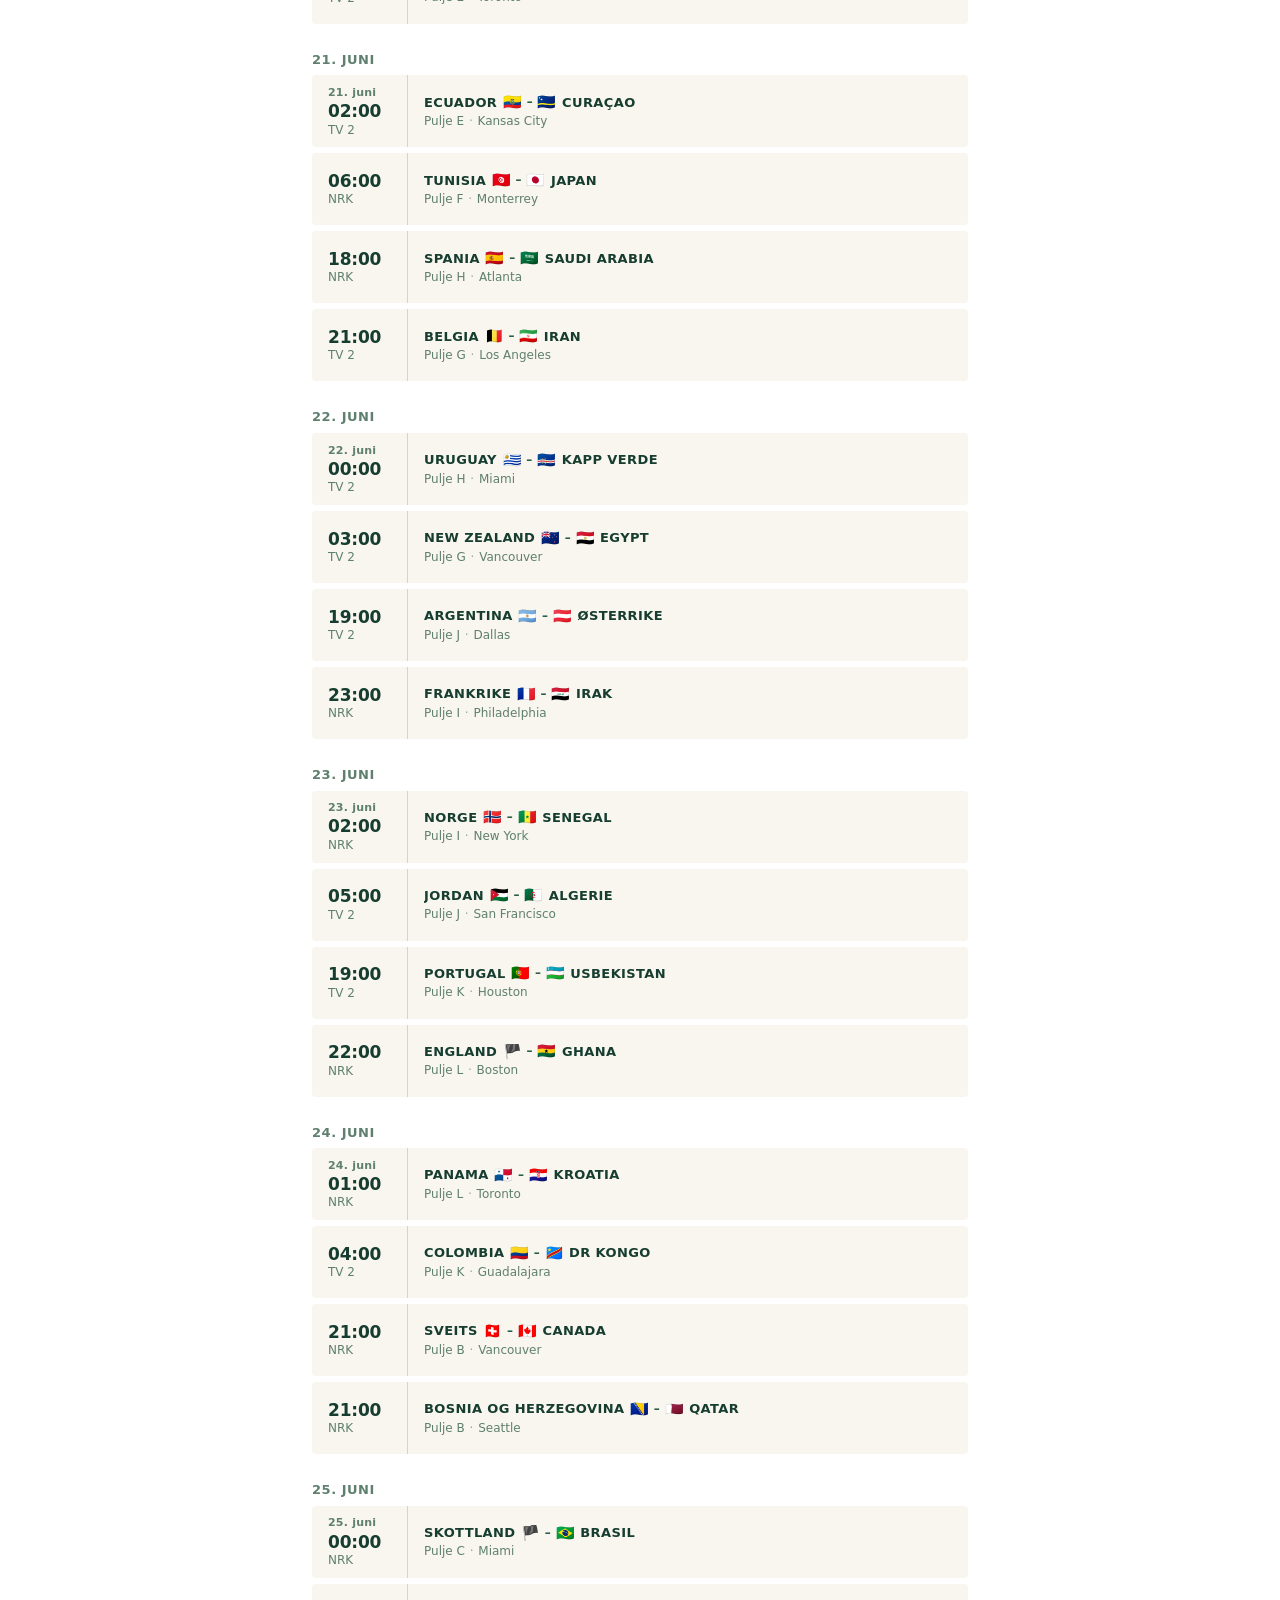
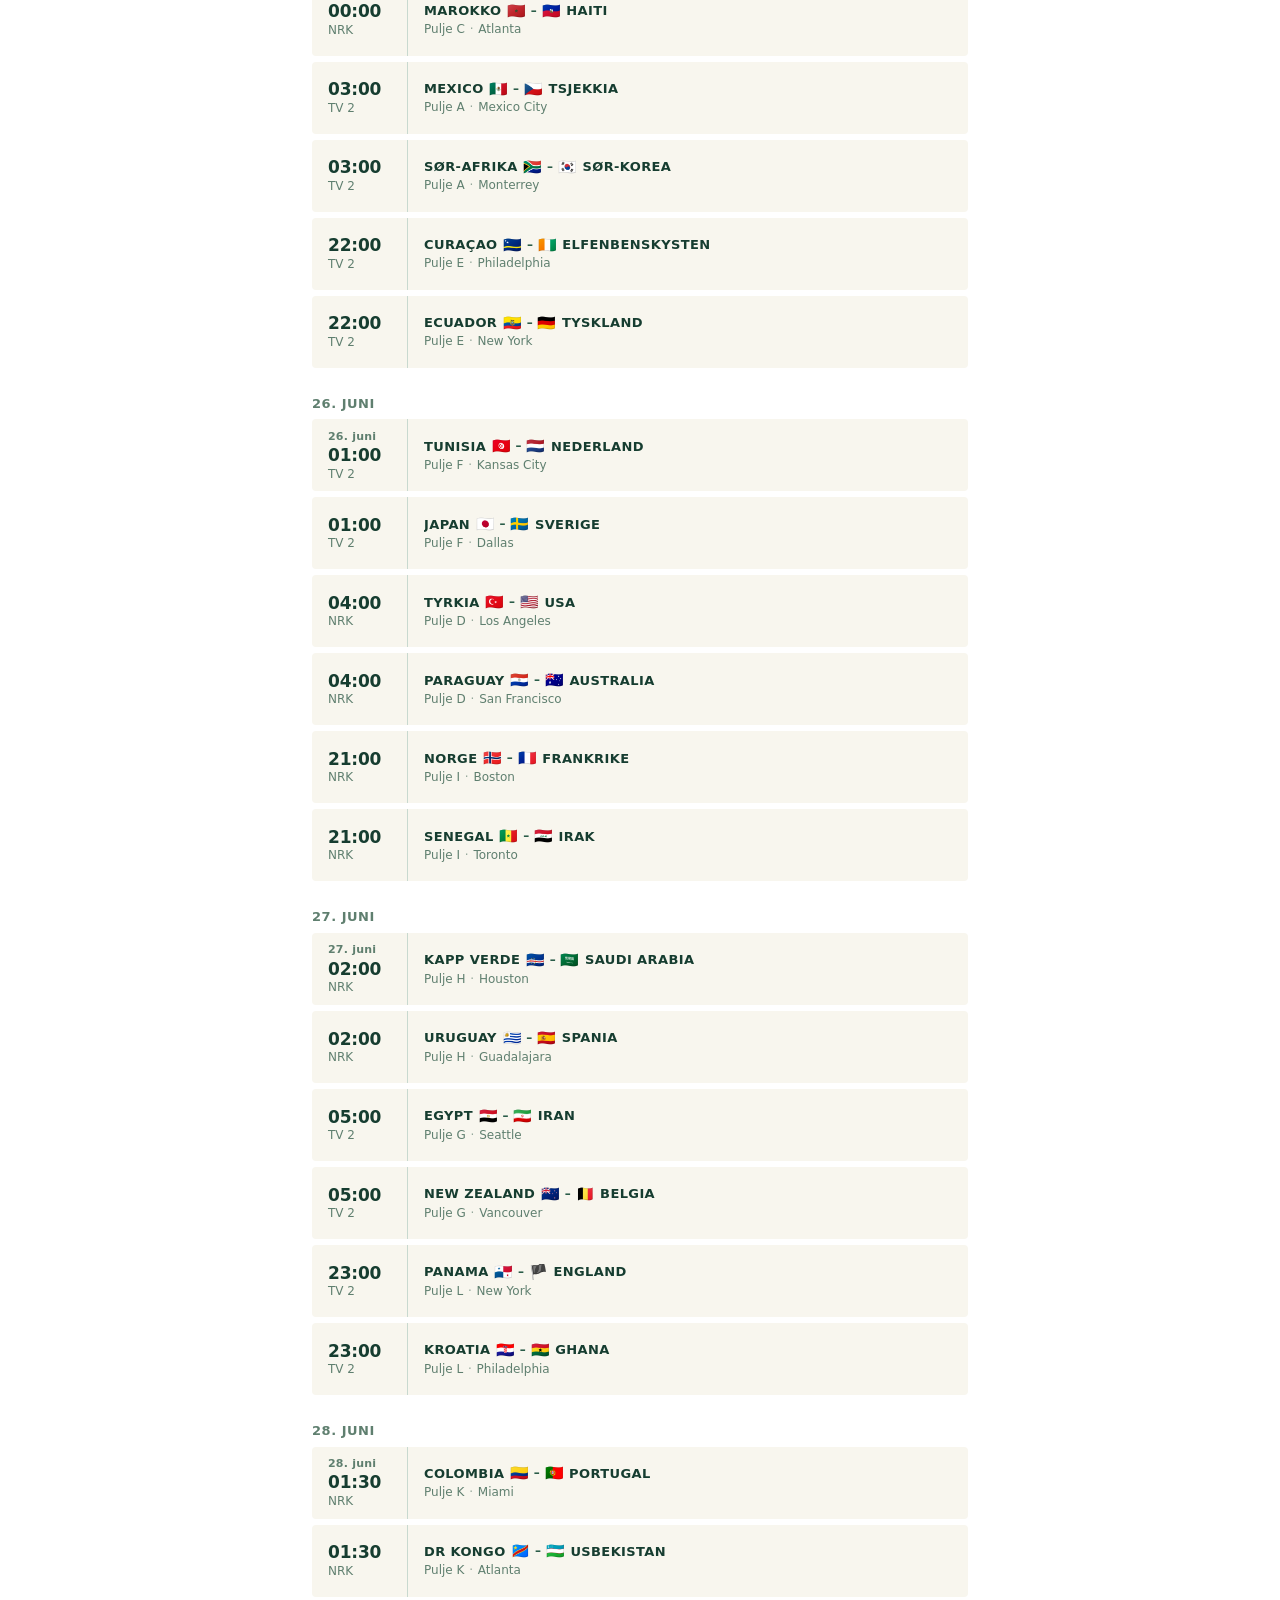
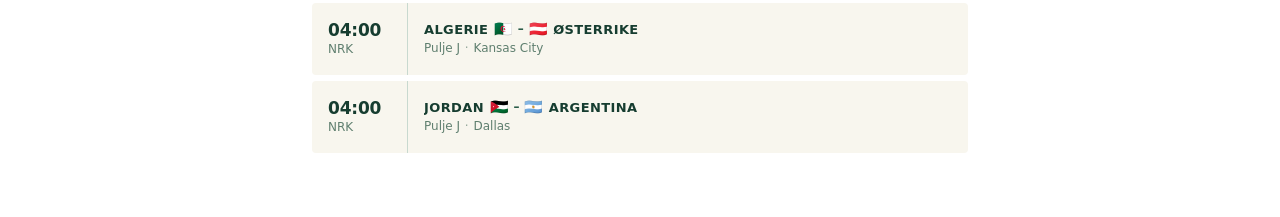
==== commit 707c2c63: "Bedre sprog" ====
--- a/index.html
+++ b/index.html
@@ -3,12 +3,12 @@
   <head>
     <meta charset="UTF-8" />
     <meta name="viewport" content="width=device-width, initial-scale=1.0" />
-    <title>VM 2026 — mine kamper</title>
+    <title>VM-kalenderen</title>
     <link rel="stylesheet" href="css/base.css" />
   </head>
   <body>
     <header class="app-header no-print">
-      <h1 class="app-title">VM 2026 — mine kamper</h1>
+      <h1 class="app-title">VM-kalenderen</h1>
       <div class="controls">
         <div class="sort-toggle" role="group" aria-label="Sorter kamper">
           <button
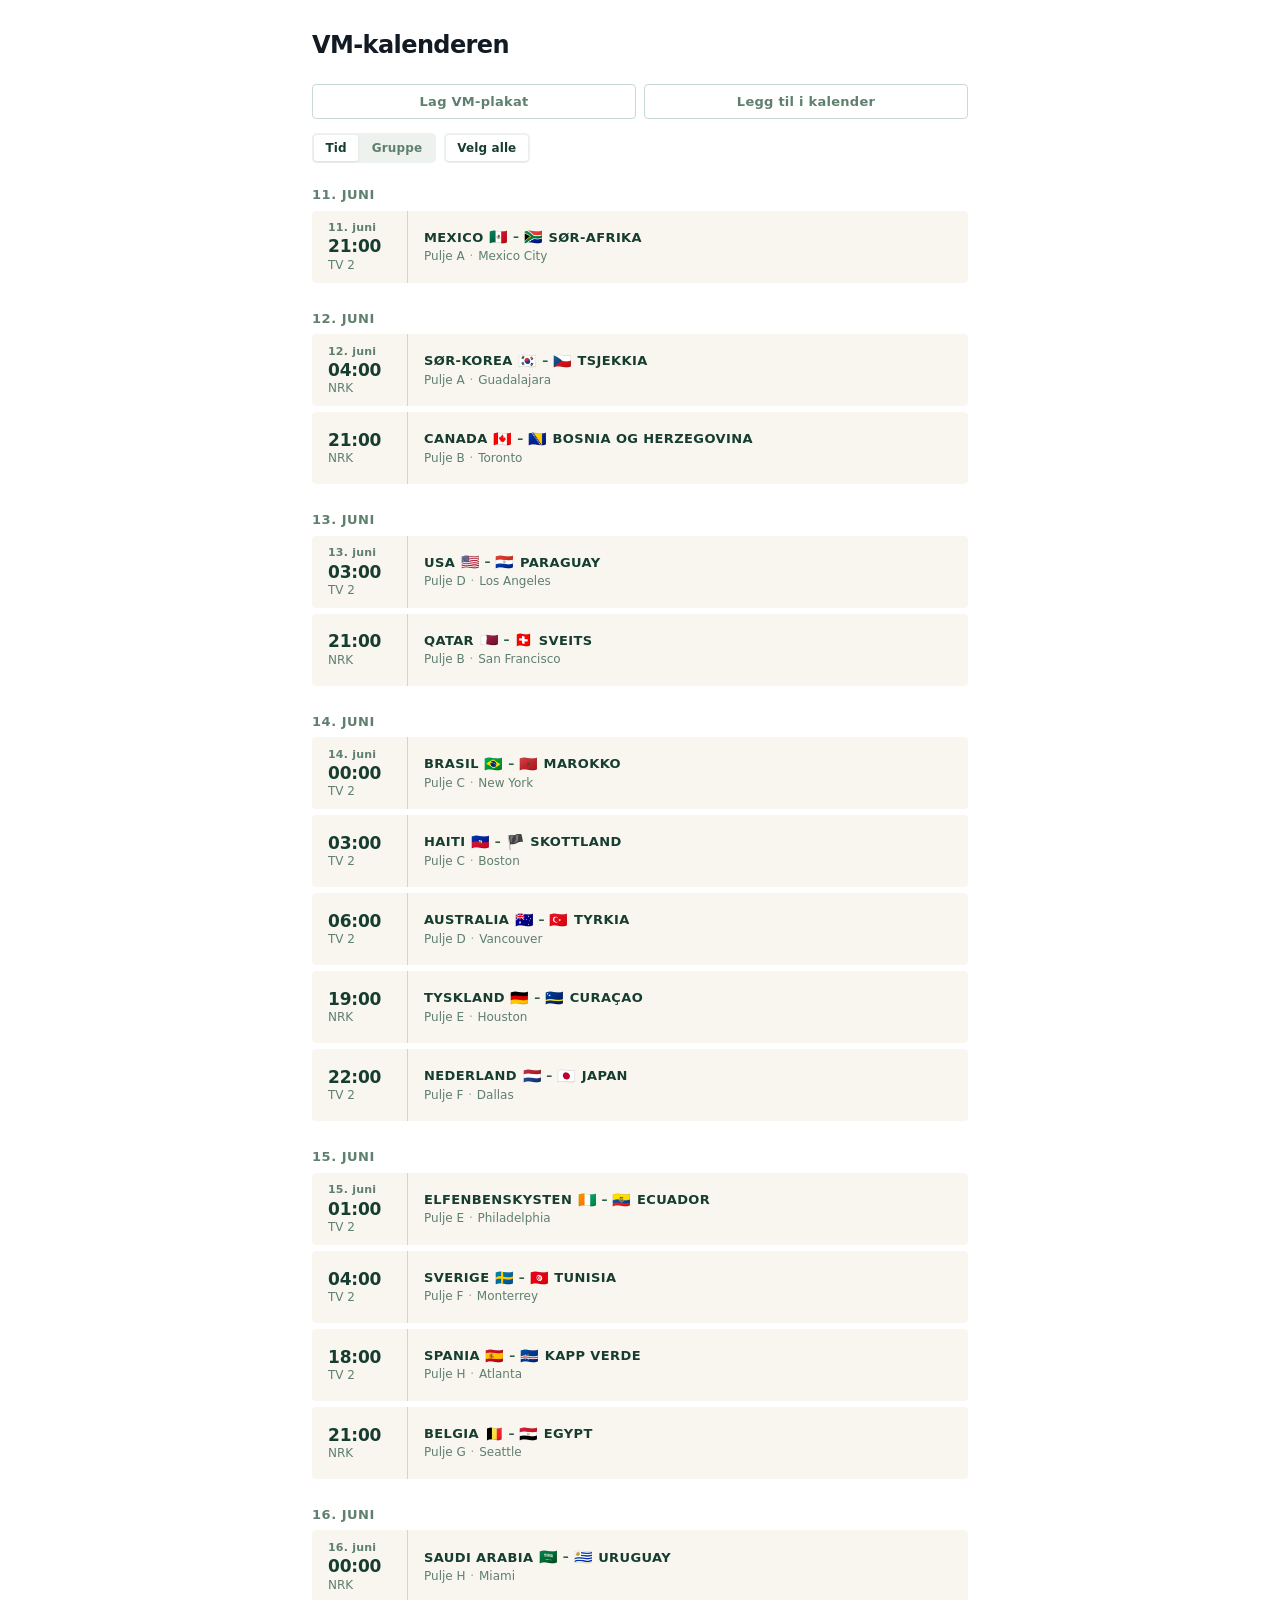
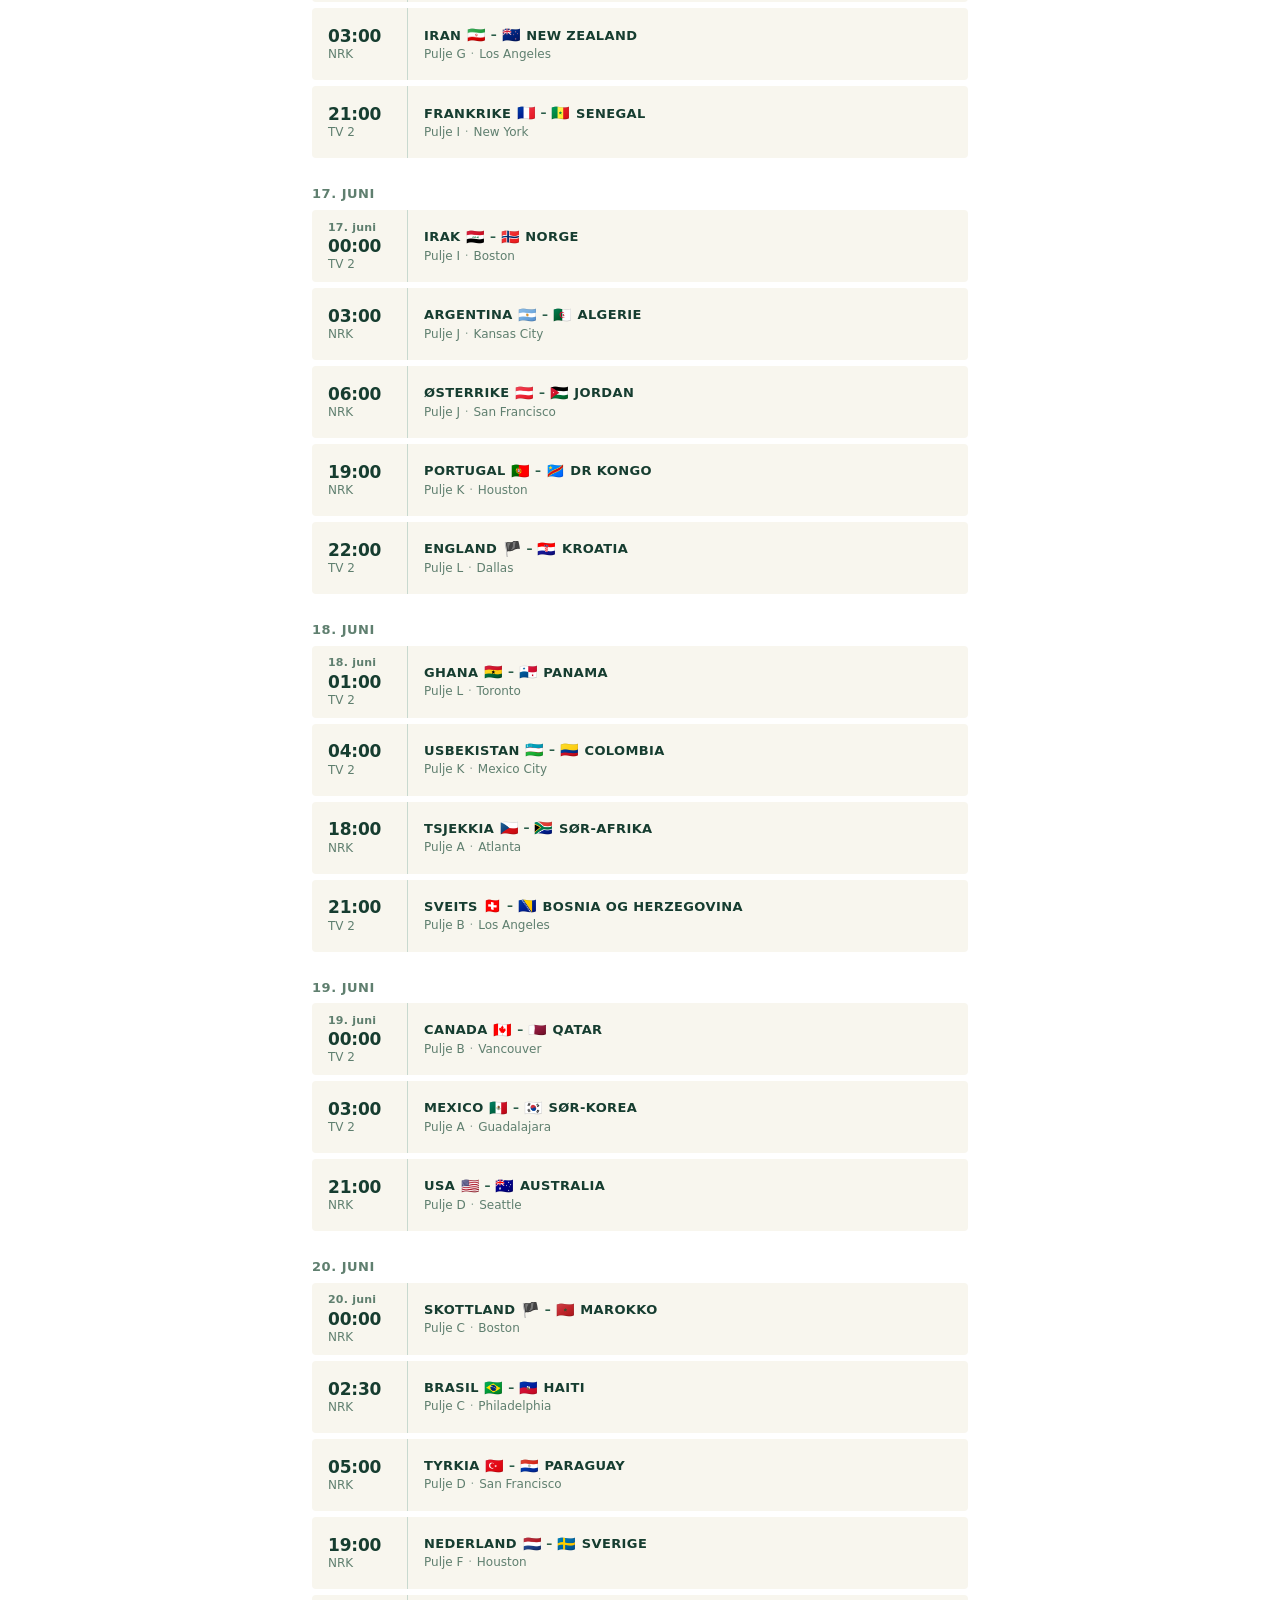
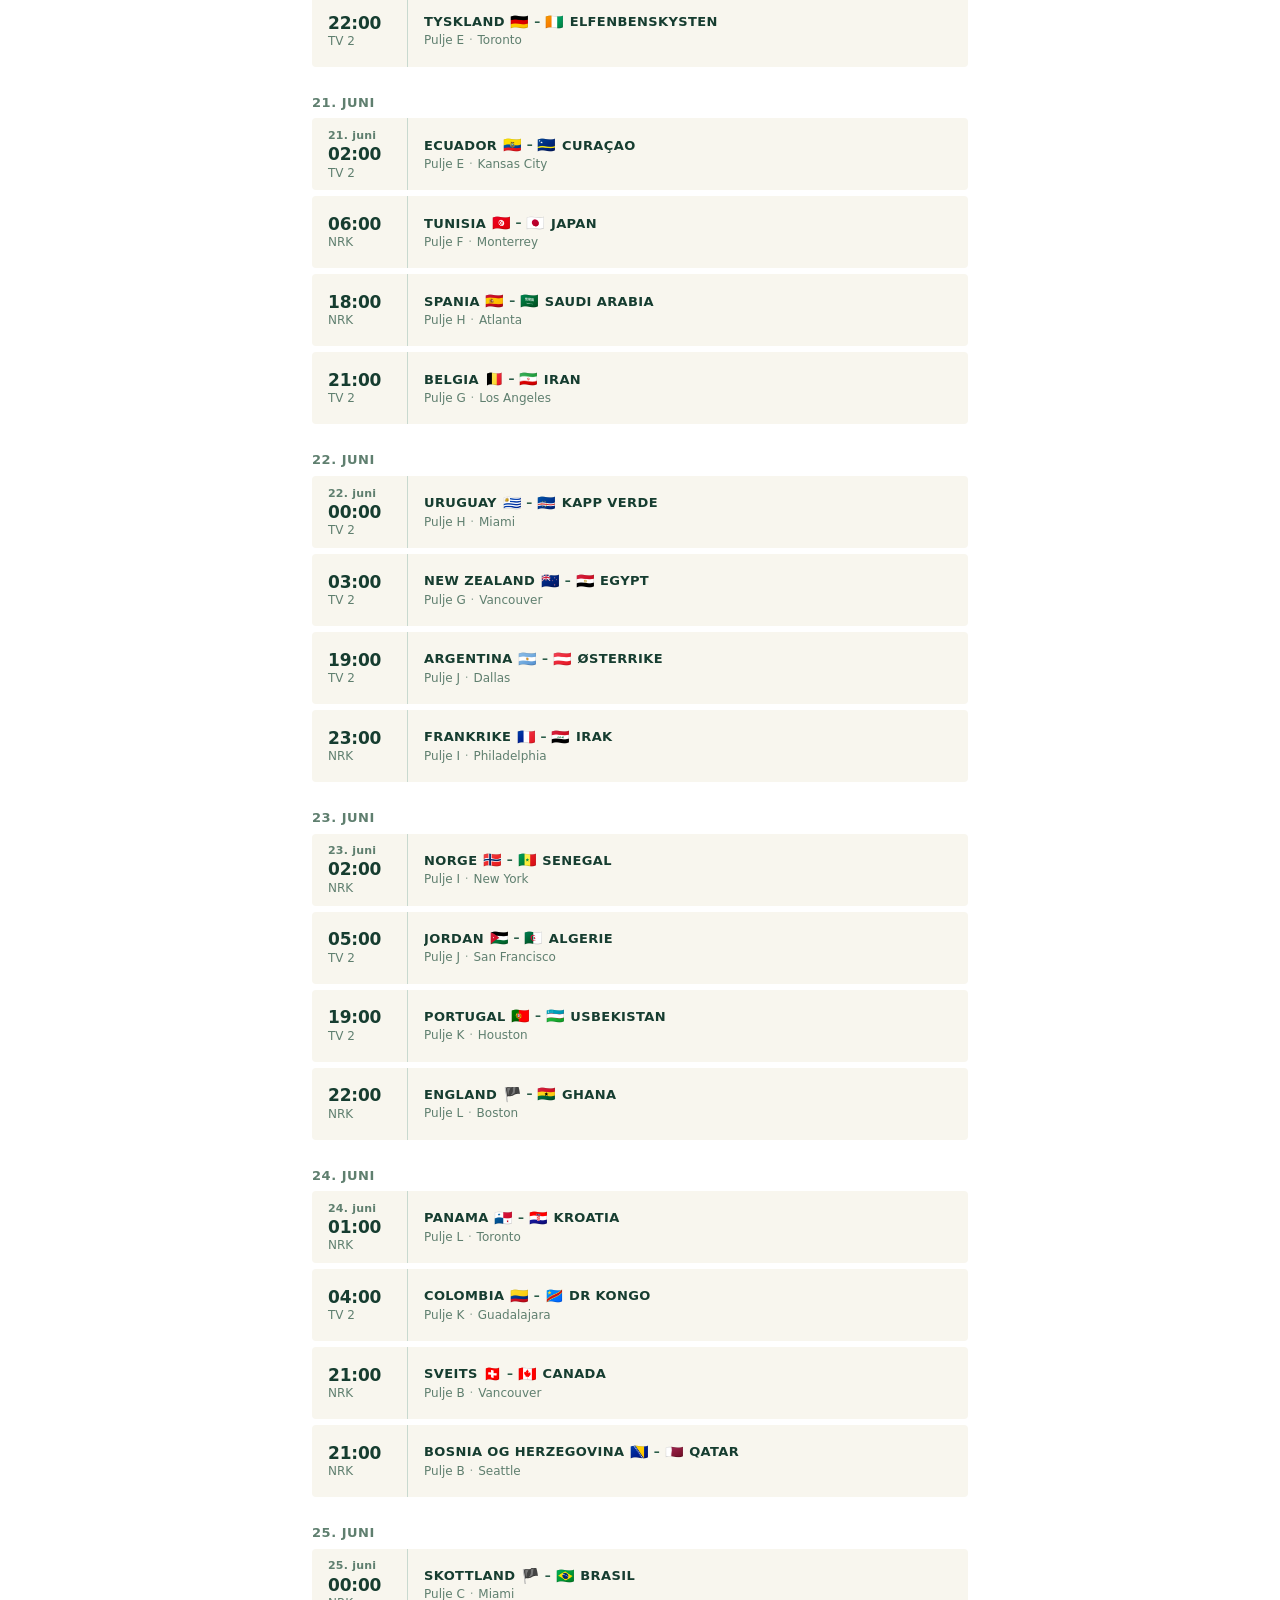
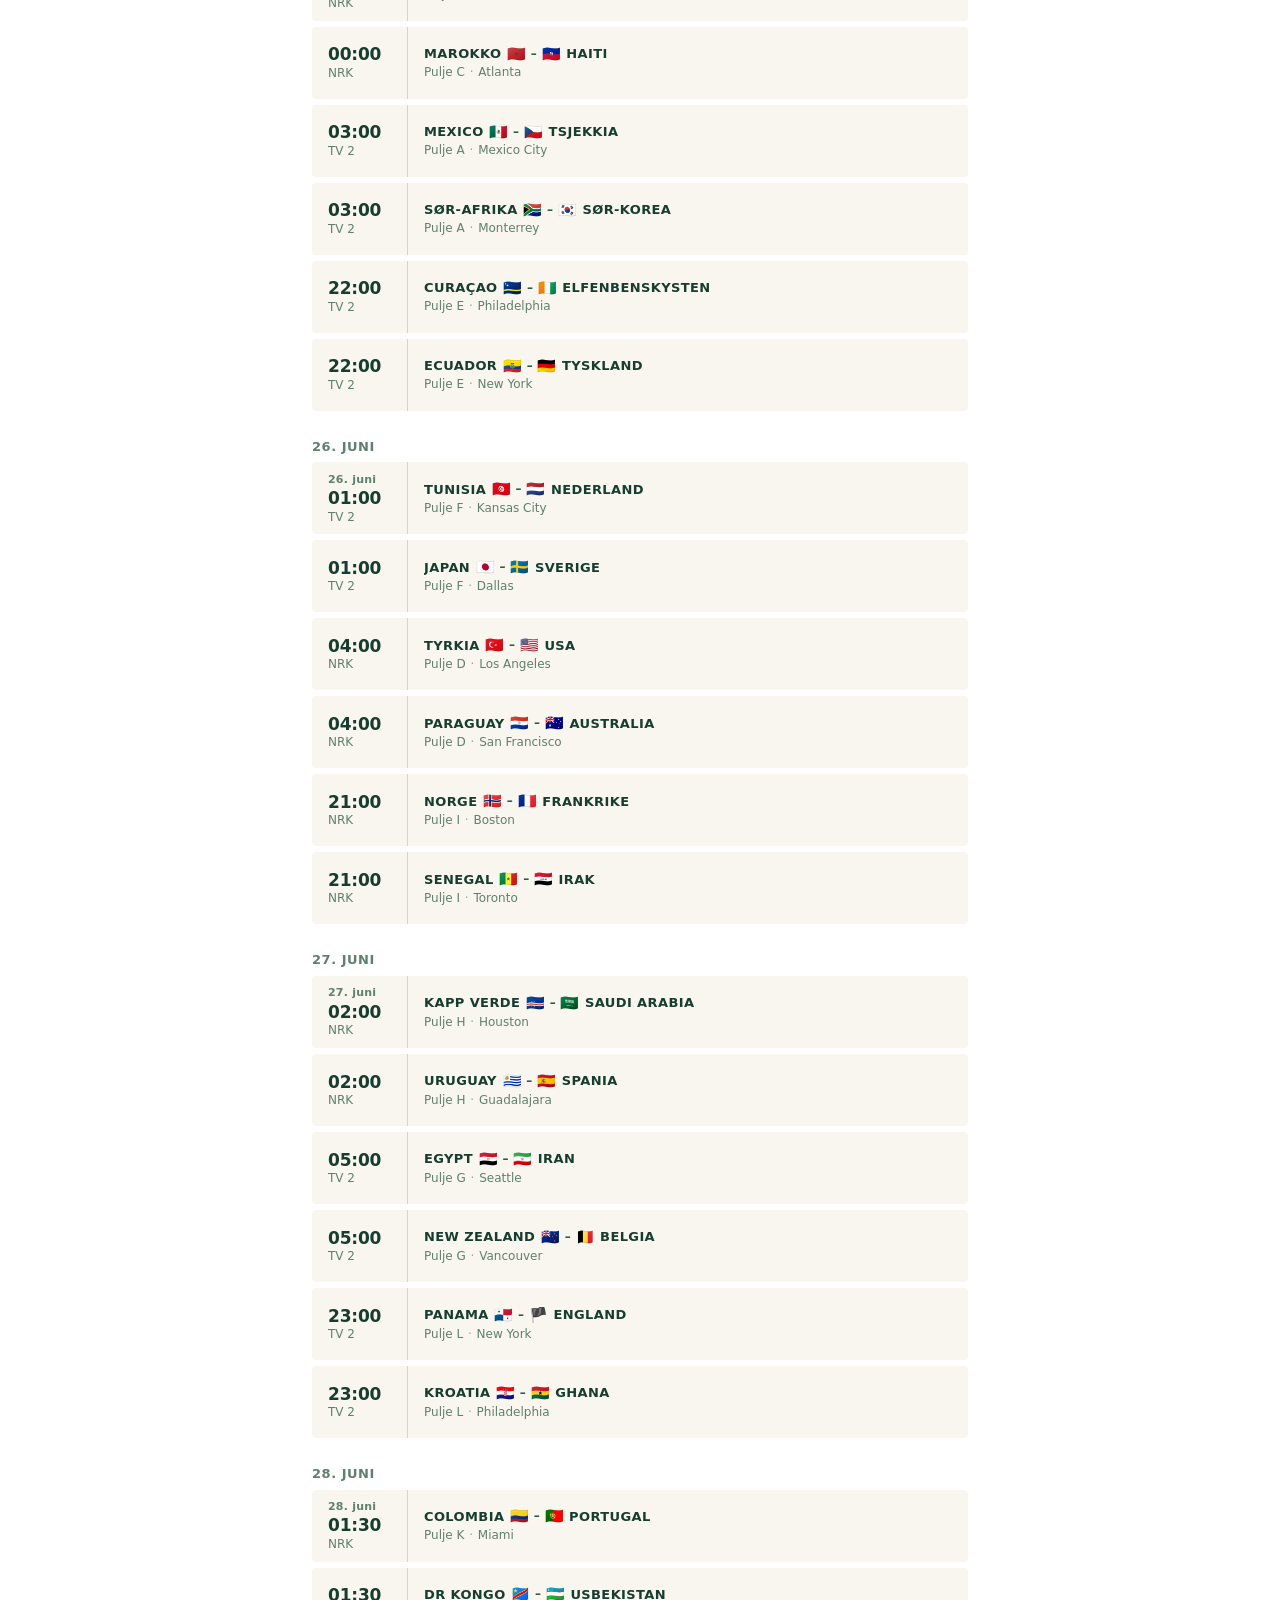
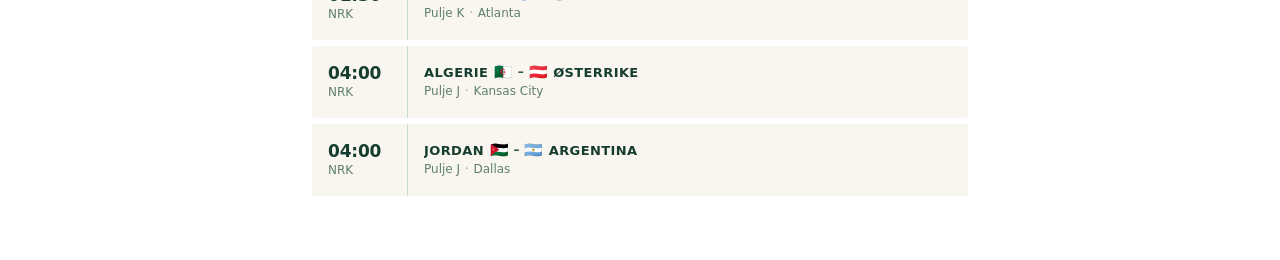
==== commit cab7d313: "Knappestruktur er VIKTIG" ====
--- a/index.html
+++ b/index.html
@@ -10,46 +10,62 @@
     <header class="app-header no-print">
       <h1 class="app-title">VM-kalenderen</h1>
       <div class="controls">
-        <div class="sort-toggle" role="group" aria-label="Sorter kamper">
-          <button
-          type="button"
-          class="sort-toggle__btn is-active"
-          data-sort="time"
-          aria-pressed="true"
-          >
-          Tid
-        </button>
-        <button
-          type="button"
-          class="sort-toggle__btn"
-          data-sort="group"
-          aria-pressed="false"
-        >
-          Gruppe
-        </button>
+        <div class="controls-actions">
+          <div class="btn-group">
+            <button
+              type="button"
+              class="btn-download btn-download--secondary"
+              id="btn-poster"
+              disabled
+              title="Velg minst én kamp før du lager plakat"
+            >
+              Lag VM-plakat
+            </button>
+            <button
+              type="button"
+              class="btn-download btn-download--secondary"
+              id="btn-download"
+              disabled
+              title="Velg minst én kamp før du legger til i kalender"
+            >
+              Legg til i kalender
+            </button>
+          </div>
         </div>
-        <p class="selection-count" id="selection-count" hidden>
-          <span id="selection-count-num">0</span> kamper valgt
-        </p>
-        <div class="btn-group">
-          <button
-            type="button"
-            class="btn-download btn-download--secondary"
-            id="btn-poster"
-            disabled
-            title="Velg minst én kamp før du lager plakat"
-          >
-            Lag VM-plakat
-          </button>
-          <button
-            type="button"
-            class="btn-download"
-            id="btn-download"
-            disabled
-            title="Velg minst én kamp før nedlasting"
-          >
-            Last ned kalender (.ics)
-          </button>
+        <div class="controls-toolbar">
+          <div class="controls-cluster">
+            <div class="sort-toggle" role="group" aria-label="Sorter kamper">
+              <button
+                type="button"
+                class="sort-toggle__btn is-active"
+                data-sort="time"
+                aria-pressed="true"
+              >
+                Tid
+              </button>
+              <button
+                type="button"
+                class="sort-toggle__btn"
+                data-sort="group"
+                aria-pressed="false"
+              >
+                Gruppe
+              </button>
+            </div>
+            <div class="select-toggle" role="group" aria-label="Velg alle kamper">
+              <button
+                type="button"
+                class="select-toggle__btn"
+                id="btn-select-all"
+                aria-pressed="false"
+              >
+                Velg alle
+              </button>
+            </div>
+          </div>
+          <p class="selection-count" id="selection-count" hidden>
+            <span id="selection-count-num">0</span> kamper valgt
+          </p>
         </div>
       </div>
     </header>
--- a/css/base.css
+++ b/css/base.css
@@ -58,9 +58,59 @@
 
 .controls {
   display: flex;
+  flex-direction: column;
+  align-items: stretch;
+  gap: 0.875rem;
+}
+
+.controls-actions .btn-group {
+  display: flex;
+  flex-wrap: wrap;
+  gap: 0.5rem;
+  width: 100%;
+}
+
+.controls-actions .btn-download {
+  flex: 1 1 9rem;
+  min-width: 0;
+  text-align: center;
+}
+
+.controls-toolbar {
+  display: flex;
   flex-wrap: wrap;
   align-items: center;
-  gap: 0.875rem 1.5rem;
+  gap: 0.625rem 1rem;
+}
+
+.controls-toolbar .selection-count {
+  margin: 0 0 0 auto;
+  font-size: 0.75rem;
+}
+
+/* Sort + bulk-select — kompakt rad under hovedknappene */
+.controls-cluster {
+  display: inline-flex;
+  align-items: center;
+  gap: 0.5rem;
+  flex-wrap: wrap;
+}
+
+.controls-toolbar .sort-toggle,
+.controls-toolbar .select-toggle {
+  padding: 2px;
+  border-radius: 5px;
+}
+
+.controls-toolbar .sort-toggle__btn,
+.controls-toolbar .select-toggle__btn {
+  padding: 0.3rem 0.72rem;
+  font-size: 0.75rem;
+  border-radius: 3px;
+}
+
+.controls-toolbar .select-toggle__btn {
+  box-shadow: 0 1px 2px rgba(18, 26, 36, 0.06);
 }
 
 /* Sort toggle */
@@ -102,6 +152,54 @@
   outline-offset: 1px;
 }
 
+/* Velg alle / fjern alle — samme pill-språk som sort-toggle */
+.select-toggle {
+  display: inline-flex;
+  padding: 3px;
+  border-radius: 6px;
+  background: #eef2ef;
+}
+
+.select-toggle__btn {
+  padding: 0.4rem 0.95rem;
+  border: none;
+  border-radius: 4px;
+  background: var(--color-bg);
+  font: inherit;
+  font-size: 0.8125rem;
+  font-weight: 600;
+  letter-spacing: 0.01em;
+  color: var(--color-primary);
+  cursor: pointer;
+  box-shadow: 0 1px 3px rgba(18, 26, 36, 0.08);
+  transition: background var(--transition), color var(--transition),
+    box-shadow var(--transition), transform var(--transition);
+}
+
+.select-toggle__btn:hover {
+  background: var(--color-card-hover);
+}
+
+.select-toggle__btn:active {
+  transform: scale(0.98);
+}
+
+.select-toggle__btn.is-all-selected {
+  background: var(--color-card-selected);
+  color: var(--color-primary-mid);
+  box-shadow: inset 0 0 0 1px var(--color-divider);
+}
+
+.select-toggle__btn.is-all-selected:hover {
+  background: var(--color-card-hover);
+  color: var(--color-primary);
+}
+
+.select-toggle__btn:focus-visible {
+  outline: 2px solid var(--color-primary-mid);
+  outline-offset: 1px;
+}
+
 .selection-count {
   margin: 0;
   font-size: 0.8125rem;
@@ -114,7 +212,6 @@
   display: inline-flex;
   flex-wrap: wrap;
   gap: 0.5rem;
-  margin-left: auto;
 }
 
 .btn-download {
@@ -150,8 +247,7 @@
   outline-offset: 2px;
 }
 
-/* Sekundærknapp – samme form, lysere fyll, så den primære calendar-knappen
- * fortsatt er den åpenbare hovedhandlingen. */
+/* Outline-knapper i header — plakat og kalender deler samme vekt. */
 .btn-download--secondary {
   background: transparent;
   color: var(--color-primary);
@@ -392,18 +488,16 @@
     padding: 0 1rem 3rem;
   }
 
-  .controls {
-    flex-direction: column;
-    align-items: stretch;
-  }
-
-  .btn-group {
+  .controls-toolbar .selection-count {
     margin-left: 0;
     width: 100%;
+  }
+
+  .controls-actions .btn-group {
     flex-direction: column;
   }
 
-  .btn-download {
+  .controls-actions .btn-download {
     width: 100%;
     text-align: center;
   }
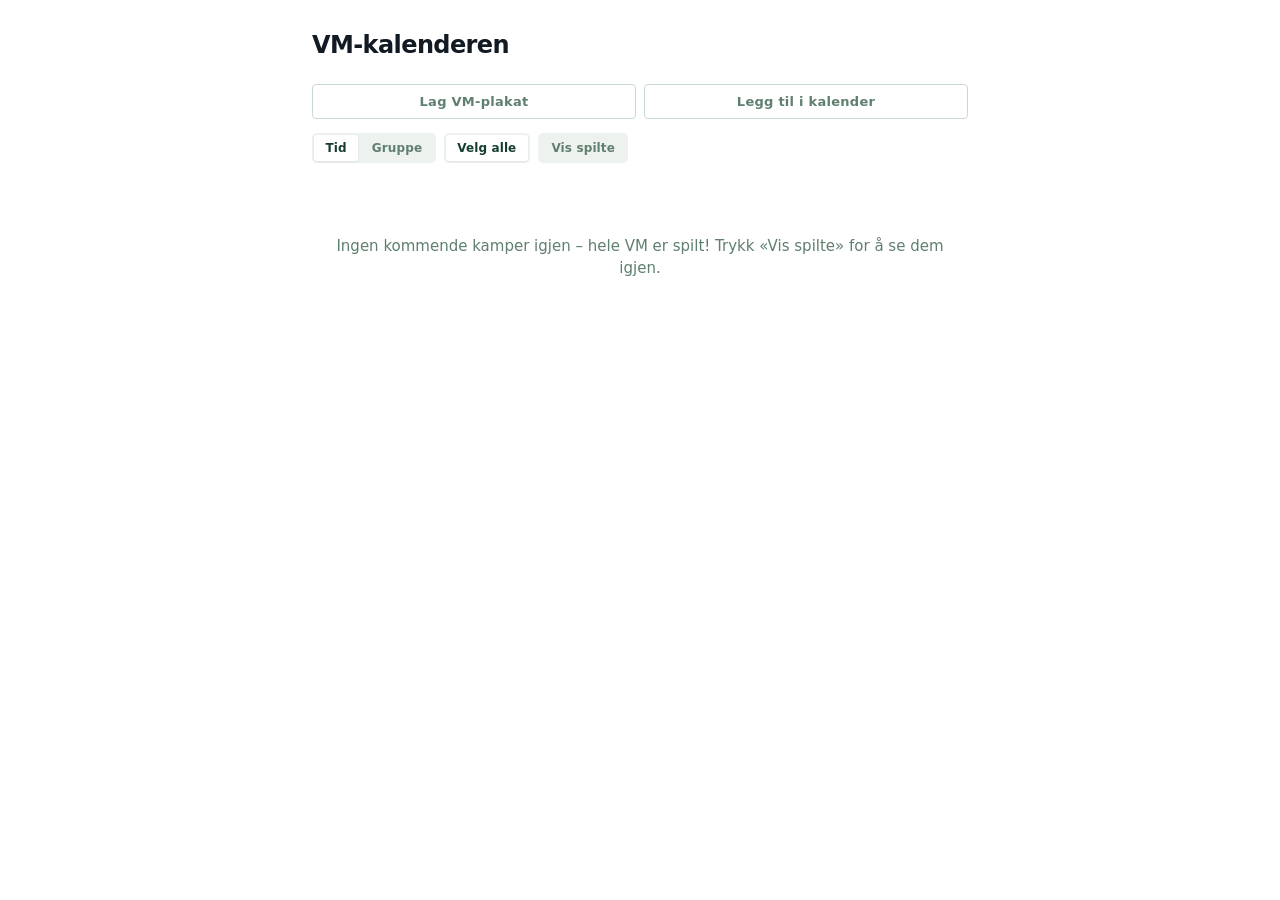
==== commit 01119307: "Sluttspill!" ====
--- a/index.html
+++ b/index.html
@@ -12,24 +12,26 @@
       <div class="controls">
         <div class="controls-actions">
           <div class="btn-group">
-            <button
-              type="button"
-              class="btn-download btn-download--secondary"
-              id="btn-poster"
-              disabled
-              title="Velg minst én kamp før du lager plakat"
-            >
-              Lag VM-plakat
-            </button>
-            <button
-              type="button"
-              class="btn-download btn-download--secondary"
-              id="btn-download"
-              disabled
-              title="Velg minst én kamp før du legger til i kalender"
-            >
-              Legg til i kalender
-            </button>
+            <span class="btn-hint" id="hint-poster">
+              <button
+                type="button"
+                class="btn-download btn-download--secondary"
+                id="btn-poster"
+                disabled
+              >
+                Lag VM-plakat
+              </button>
+            </span>
+            <span class="btn-hint" id="hint-download">
+              <button
+                type="button"
+                class="btn-download btn-download--secondary"
+                id="btn-download"
+                disabled
+              >
+                Legg til i kalender
+              </button>
+            </span>
           </div>
         </div>
         <div class="controls-toolbar">
@@ -62,6 +64,17 @@
                 Velg alle
               </button>
             </div>
+            <div class="past-toggle" role="group" aria-label="Spilte kamper">
+              <button
+                type="button"
+                class="past-toggle__btn"
+                id="btn-toggle-past"
+                aria-pressed="false"
+                hidden
+              >
+                Vis spilte
+              </button>
+            </div>
           </div>
           <p class="selection-count" id="selection-count" hidden>
             <span id="selection-count-num">0</span> kamper valgt
--- a/css/base.css
+++ b/css/base.css
@@ -37,6 +37,7 @@
   *::before,
   *::after {
     transition-duration: 0.01ms !important;
+    transition-delay: 0ms !important;
   }
 }
 
@@ -70,10 +71,54 @@
   width: 100%;
 }
 
-.controls-actions .btn-download {
+.controls-actions .btn-hint {
+  position: relative;
   flex: 1 1 9rem;
   min-width: 0;
+  display: flex;
+}
+
+.controls-actions .btn-hint .btn-download {
+  flex: 1;
+  width: 100%;
   text-align: center;
+}
+
+/* Chill tooltip — bare når knappen er disabled (data-tip satt i JS) */
+.btn-hint[data-tip]::after {
+  content: attr(data-tip);
+  position: absolute;
+  bottom: calc(100% + 0.45rem);
+  left: 50%;
+  z-index: 2;
+  max-width: 13.5rem;
+  padding: 0.4rem 0.65rem;
+  font-size: 0.6875rem;
+  font-weight: 500;
+  line-height: 1.35;
+  letter-spacing: 0.01em;
+  text-align: center;
+  color: var(--color-primary);
+  background: var(--color-card);
+  border: 1px solid var(--color-divider);
+  border-radius: 4px;
+  box-shadow: 0 2px 10px rgba(18, 26, 36, 0.07);
+  pointer-events: none;
+  opacity: 0;
+  visibility: hidden;
+  transform: translateX(-50%) translateY(3px);
+  transition:
+    opacity 0.18s ease 0.55s,
+    visibility 0.18s ease 0.55s,
+    transform 0.18s ease 0.55s;
+}
+
+.btn-hint[data-tip]:hover::after,
+.btn-hint[data-tip]:focus-within::after {
+  opacity: 1;
+  visibility: visible;
+  transform: translateX(-50%) translateY(0);
+  transition-delay: 0.35s;
 }
 
 .controls-toolbar {
@@ -97,13 +142,15 @@
 }
 
 .controls-toolbar .sort-toggle,
-.controls-toolbar .select-toggle {
+.controls-toolbar .select-toggle,
+.controls-toolbar .past-toggle {
   padding: 2px;
   border-radius: 5px;
 }
 
 .controls-toolbar .sort-toggle__btn,
-.controls-toolbar .select-toggle__btn {
+.controls-toolbar .select-toggle__btn,
+.controls-toolbar .past-toggle__btn {
   padding: 0.3rem 0.72rem;
   font-size: 0.75rem;
   border-radius: 3px;
@@ -196,6 +243,44 @@
 }
 
 .select-toggle__btn:focus-visible {
+  outline: 2px solid var(--color-primary-mid);
+  outline-offset: 1px;
+}
+
+/* Vis / skjul spilte kamper — samme pill-språk som sorteringsvalget */
+.past-toggle {
+  display: inline-flex;
+  padding: 3px;
+  border-radius: 6px;
+  background: #eef2ef;
+}
+
+.past-toggle__btn {
+  padding: 0.4rem 0.9rem;
+  border: none;
+  border-radius: 4px;
+  background: transparent;
+  font: inherit;
+  font-size: 0.8125rem;
+  font-weight: 600;
+  letter-spacing: 0.01em;
+  color: var(--color-text-muted);
+  cursor: pointer;
+  transition: background var(--transition), color var(--transition),
+    box-shadow var(--transition);
+}
+
+.past-toggle__btn:hover:not(.is-active) {
+  color: var(--color-primary);
+}
+
+.past-toggle__btn.is-active {
+  background: var(--color-bg);
+  color: var(--color-primary);
+  box-shadow: 0 1px 3px rgba(18, 26, 36, 0.08);
+}
+
+.past-toggle__btn:focus-visible {
   outline: 2px solid var(--color-primary-mid);
   outline-offset: 1px;
 }
@@ -290,6 +375,17 @@
   display: flex;
   flex-direction: column;
   gap: 0.375rem;
+}
+
+/* Tom liste — alt er spilt og spilte kamper er skjult. */
+.match-list__empty {
+  margin: 0;
+  padding: 3rem 1.25rem;
+  text-align: center;
+  font-size: 0.9375rem;
+  font-weight: 500;
+  line-height: 1.5;
+  color: var(--color-text-muted);
 }
 
 /* Match row — ett kort, dato diskret i tidskolonnen */
@@ -412,6 +508,22 @@
   white-space: nowrap;
 }
 
+/* Sluttspillkamper kan ha lange plassholdere — la dem brytes pent. */
+.match-card__teams--ko {
+  flex-wrap: wrap;
+  overflow: visible;
+  text-overflow: clip;
+}
+
+/* Uavklart lagside (Vinner pulje F, 3. plass …) — dempet og uten versaler. */
+.match-card__team--tbd {
+  font-weight: 600;
+  letter-spacing: 0;
+  text-transform: none;
+  color: var(--color-text-muted);
+  white-space: normal;
+}
+
 .match-card__flags {
   display: inline-flex;
   align-items: center;
@@ -497,9 +609,12 @@
     flex-direction: column;
   }
 
-  .controls-actions .btn-download {
+  .controls-actions .btn-hint {
+    flex: 1 1 100%;
+  }
+
+  .controls-actions .btn-hint .btn-download {
     width: 100%;
-    text-align: center;
   }
 
   .match-card {
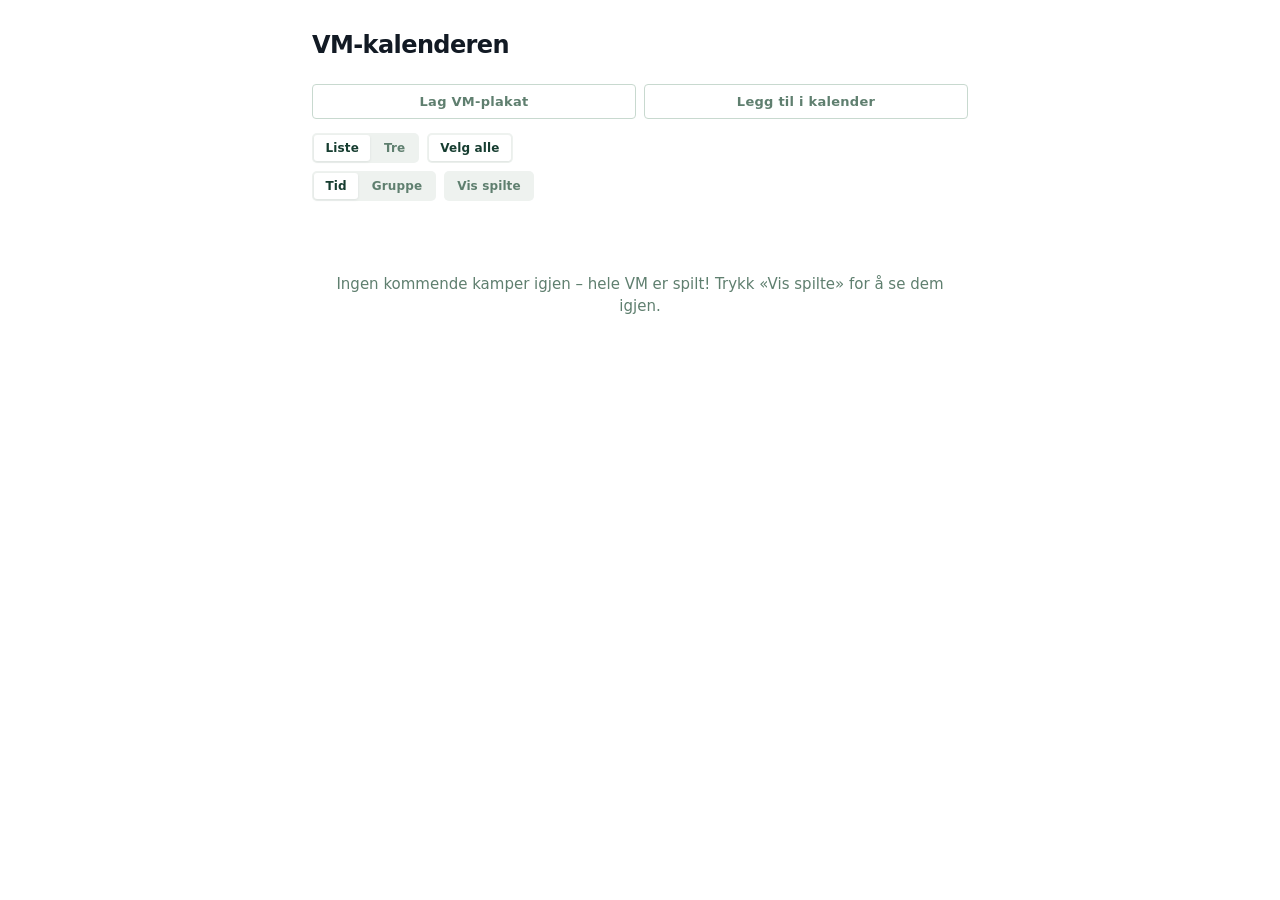
==== commit 137c56a3: "Updated bracket view" ====
--- a/index.html
+++ b/index.html
@@ -36,44 +36,66 @@
         </div>
         <div class="controls-toolbar">
           <div class="controls-cluster">
-            <div class="sort-toggle" role="group" aria-label="Sorter kamper">
-              <button
-                type="button"
-                class="sort-toggle__btn is-active"
-                data-sort="time"
-                aria-pressed="true"
-              >
-                Tid
-              </button>
-              <button
-                type="button"
-                class="sort-toggle__btn"
-                data-sort="group"
-                aria-pressed="false"
-              >
-                Gruppe
-              </button>
+            <div class="controls-row">
+              <div class="sort-toggle view-toggle" role="group" aria-label="Velg visning">
+                <button
+                  type="button"
+                  class="sort-toggle__btn is-active"
+                  data-view="list"
+                  aria-pressed="true"
+                >
+                  Liste
+                </button>
+                <button
+                  type="button"
+                  class="sort-toggle__btn"
+                  data-view="bracket"
+                  aria-pressed="false"
+                >
+                  Tre
+                </button>
+              </div>
+              <div class="select-toggle" role="group" aria-label="Velg alle kamper">
+                <button
+                  type="button"
+                  class="select-toggle__btn"
+                  id="btn-select-all"
+                  aria-pressed="false"
+                >
+                  Velg alle
+                </button>
+              </div>
             </div>
-            <div class="select-toggle" role="group" aria-label="Velg alle kamper">
-              <button
-                type="button"
-                class="select-toggle__btn"
-                id="btn-select-all"
-                aria-pressed="false"
-              >
-                Velg alle
-              </button>
-            </div>
-            <div class="past-toggle" role="group" aria-label="Spilte kamper">
-              <button
-                type="button"
-                class="past-toggle__btn"
-                id="btn-toggle-past"
-                aria-pressed="false"
-                hidden
-              >
-                Vis spilte
-              </button>
+            <div class="list-controls">
+              <div class="sort-toggle" role="group" aria-label="Sorter kamper">
+                <button
+                  type="button"
+                  class="sort-toggle__btn is-active"
+                  data-sort="time"
+                  aria-pressed="true"
+                >
+                  Tid
+                </button>
+                <button
+                  type="button"
+                  class="sort-toggle__btn"
+                  data-sort="group"
+                  aria-pressed="false"
+                >
+                  Gruppe
+                </button>
+              </div>
+              <div class="past-toggle" role="group" aria-label="Spilte kamper">
+                <button
+                  type="button"
+                  class="past-toggle__btn"
+                  id="btn-toggle-past"
+                  aria-pressed="false"
+                  hidden
+                >
+                  Vis spilte
+                </button>
+              </div>
             </div>
           </div>
           <p class="selection-count" id="selection-count" hidden>
@@ -85,10 +107,17 @@
 
     <main class="app-main no-print">
       <section id="match-list" class="match-list" aria-label="Kamper"></section>
+      <section id="bracket-view" class="bracket" aria-label="Sluttspilltre" hidden>
+        <p class="bracket__narrow-note">
+          Sluttspilltreet vises best på en større skjerm – bruk liste-visningen på mobil.
+        </p>
+        <div id="bracket-host" class="bracket__host"></div>
+      </section>
     </main>
 
     <script src="js/data.js"></script>
     <script src="js/render.js"></script>
+    <script src="js/bracket.js"></script>
     <script src="js/poster.js"></script>
     <script src="js/app.js"></script>
   </body>
--- a/css/base.css
+++ b/css/base.css
@@ -30,6 +30,9 @@
   color: var(--color-primary);
   background: var(--color-bg);
   -webkit-font-smoothing: antialiased;
+  /* Sluttspilltreet bryter ut til full bredde; klipp evt. sub-piksel-overflow
+     så <body> aldri får horisontal scroll. Treet scroller i sin egen wrapper. */
+  overflow-x: hidden;
 }
 
 @media (prefers-reduced-motion: reduce) {
@@ -133,12 +136,13 @@
   font-size: 0.75rem;
 }
 
-/* Sort + bulk-select — kompakt rad under hovedknappene */
+/* Liste/Tre-toggelen øverst, de liste-spesifikke kontrollene på raden under —
+   stables i kolonne så tid/gruppe og «vis spilte» ligger under visningsvalget. */
 .controls-cluster {
   display: inline-flex;
-  align-items: center;
+  flex-direction: column;
+  align-items: flex-start;
   gap: 0.5rem;
-  flex-wrap: wrap;
 }
 
 .controls-toolbar .sort-toggle,
@@ -371,6 +375,37 @@
   margin-top: 0;
 }
 
+/* Fase-skille — løfter gruppespill/sluttspill ett hakk over dato-/pulje-
+   overskriftene: kraftigere, i primærfargen, med en tynn linje som strekker
+   seg utover etiketten. */
+.stage-heading {
+  display: flex;
+  align-items: center;
+  gap: 0.75rem;
+  margin: 2.5rem 0 0.85rem;
+  font-size: 0.875rem;
+  font-weight: 700;
+  letter-spacing: 0.09em;
+  text-transform: uppercase;
+  color: var(--color-primary);
+  line-height: 1.2;
+}
+
+.stage-heading::after {
+  content: "";
+  flex: 1 1 auto;
+  height: 1px;
+  background: var(--color-divider);
+}
+
+.stage-heading:first-child {
+  margin-top: 0;
+}
+
+.stage-heading + .section-heading {
+  margin-top: 0.75rem;
+}
+
 .section-matches {
   display: flex;
   flex-direction: column;
@@ -585,6 +620,256 @@
   transform: scale(1);
 }
 
+/* Øverste rad: Liste/Tre-toggelen + «Velg alle» — synlig i begge visninger. */
+.controls-row {
+  display: inline-flex;
+  align-items: center;
+  gap: 0.5rem;
+  flex-wrap: wrap;
+}
+
+/* Liste-spesifikke kontroller (sortering, vis spilte) — samlet så de kan skjules
+   under ett i tre-visning. Speiler klyngens egen inline-layout. */
+.list-controls {
+  display: inline-flex;
+  align-items: center;
+  gap: 0.5rem;
+  flex-wrap: wrap;
+}
+
+/* hidden-attributtet må vinne over display: inline-flex over, ellers blir
+   tid/gruppe og «vis spilte» liggende synlig i tre-visning. */
+.list-controls[hidden] {
+  display: none;
+}
+
+/* ── Sluttspilltre (bracket-view) ──────────────────────────────────────────
+   Tosidig tre: venstre halvdel flyter mot høyre, høyre mot venstre, finale i
+   midten. Ett CSS-grid med faste rad-høyder gjør at hver runde sentreres
+   deterministisk mellom sine matere — og at albue-konnektorene kan tegnes som
+   eksakte rad-multipler uten JS-måling. */
+.bracket {
+  --bracket-row: 2.3rem;     /* basis-radhøyde; R32 spenner 2, R16 4, QF 8, SF 16 */
+  --bracket-col: 8.25rem;    /* kolonnebredde for tre-cellene (stramt i bredde) */
+  --bracket-col-final: 9.5rem;
+  --bracket-gap: 0.95rem;    /* kolonne-gap = horisontal albuelengde (stramt) */
+  --bracket-line: 1px;
+
+  /* Bryt ut av 44rem-kolonnen til full bredde. */
+  width: 100vw;
+  margin-left: calc(50% - 50vw);
+  margin-right: calc(50% - 50vw);
+}
+
+.bracket__narrow-note {
+  display: none;
+  margin: 0;
+  padding: 3rem 1.5rem;
+  text-align: center;
+  font-size: 0.9375rem;
+  font-weight: 500;
+  line-height: 1.5;
+  color: var(--color-text-muted);
+}
+
+.bracket__host {
+  overflow-x: auto;
+  padding: 0.5rem 1.5rem 1.5rem;
+}
+
+.bracket__grid {
+  display: grid;
+  width: max-content;
+  margin: 0 auto;
+  grid-template-columns:
+    repeat(4, var(--bracket-col))
+    var(--bracket-col-final)
+    repeat(4, var(--bracket-col));
+  grid-template-rows: repeat(16, var(--bracket-row));
+  column-gap: var(--bracket-gap);
+  row-gap: 0;
+}
+
+/* Tre-celle — samme kortspråk som listen, men kompakt og selvsentrert i sporet. */
+.bracket-match {
+  position: relative;
+  align-self: center;
+  width: 100%;
+  display: flex;
+  flex-direction: column;
+  justify-content: center;
+  gap: 0.25rem;
+  padding: 0.6rem 0.5rem;
+  border: none;
+  border-radius: var(--radius-card);
+  background: var(--color-card);
+  text-align: left;
+  font: inherit;
+  color: inherit;
+  cursor: pointer;
+  -webkit-tap-highlight-color: transparent;
+  transition: background var(--transition), box-shadow var(--transition);
+}
+
+.bracket-match:hover {
+  background: var(--color-card-hover);
+}
+
+.bracket-match.is-selected {
+  background: var(--color-card-selected);
+  box-shadow: inset 3px 0 0 var(--color-primary);
+}
+
+.bracket-match:focus-visible {
+  outline: 2px solid var(--color-primary-mid);
+  outline-offset: 2px;
+}
+
+.bracket-match__teams {
+  display: flex;
+  flex-direction: column;
+  gap: 0.15rem;
+  min-width: 0;
+}
+
+.bracket-team {
+  display: flex;
+  align-items: center;
+  gap: 0.35rem;
+  min-width: 0;
+  font-size: 0.75rem;
+  font-weight: 700;
+  letter-spacing: 0.02em;
+}
+
+.bracket-team__flag {
+  flex: none;
+  font-size: 0.9375rem;
+  line-height: 1;
+}
+
+/* Hver lagside holdes på ÉN linje, så kortene aldri vokser i høyde og overlapper.
+   Ellipsis er sikkerhetsnett hvis noe likevel blir for langt. */
+.bracket-team .match-card__team {
+  flex: 1;
+  min-width: 0;
+  white-space: nowrap;
+  overflow: hidden;
+  text-overflow: ellipsis;
+}
+
+/* Plassholdere («3. plass (C/D/F/G/H)») er lengre enn lagnavn — litt mindre
+   skrift gjør at de får plass på én linje i de smale kolonnene. */
+.bracket-team .match-card__team--tbd {
+  font-size: 0.6875rem;
+}
+
+.bracket-match__meta {
+  margin: 0;
+  font-size: 0.625rem;
+  font-weight: 500;
+  letter-spacing: 0.02em;
+  color: var(--color-text-muted);
+}
+
+/* Midtkolonne: finale (framhevet) + bronse (underordnet), vertikalt sentrert. */
+.bracket__center {
+  grid-column: 5;
+  grid-row: 1 / span 16;
+  display: flex;
+  flex-direction: column;
+  justify-content: center;
+  gap: 1rem;
+}
+
+.bracket-match__round {
+  margin: 0 0 0.1rem;
+  font-size: 0.6rem;
+  font-weight: 700;
+  letter-spacing: 0.08em;
+  text-transform: uppercase;
+  color: var(--color-primary);
+}
+
+.bracket-match--final {
+  box-shadow: inset 0 0 0 1.5px var(--color-primary);
+}
+
+.bracket-match--final.is-selected {
+  box-shadow: inset 0 0 0 1.5px var(--color-primary),
+    inset 3px 0 0 var(--color-primary);
+}
+
+.bracket-match--bronze {
+  opacity: 0.9;
+}
+
+.bracket-match--bronze .bracket-match__round {
+  color: var(--color-text-muted);
+}
+
+/* ── Albue-konnektorer ──────────────────────────────────────────────────────
+   Horisontal stub (::after) fra cellens forelder-side, gjennom gapet til
+   forelderkolonnens kant. Vertikal del (::before) står ved forelderkanten og er
+   nøyaktig så høy som avstanden (i rader) mellom barn- og forelder-sentrum —
+   de to søsknenes vertikaler møtes da presist på forelderens sentrum. */
+.bracket-match.is-left::after,
+.bracket-match.is-right::after {
+  content: "";
+  position: absolute;
+  top: 50%;
+  width: var(--bracket-gap);
+  height: var(--bracket-line);
+  background: var(--color-divider);
+}
+
+.bracket-match.is-left::after {
+  left: 100%;
+}
+
+.bracket-match.is-right::after {
+  right: 100%;
+}
+
+.bracket-match.conn-up::before,
+.bracket-match.conn-down::before {
+  content: "";
+  position: absolute;
+  width: var(--bracket-line);
+  height: calc(var(--bracket-row) * var(--conn-rows, 1));
+  background: var(--color-divider);
+}
+
+.bracket-match.is-left.conn-up::before,
+.bracket-match.is-left.conn-down::before {
+  left: calc(100% + var(--bracket-gap));
+}
+
+.bracket-match.is-right.conn-up::before,
+.bracket-match.is-right.conn-down::before {
+  right: calc(100% + var(--bracket-gap));
+}
+
+.bracket-match.conn-down::before {
+  top: 50%;
+}
+
+.bracket-match.conn-up::before {
+  bottom: 50%;
+}
+
+/* Smal skjerm: tosidig tre trenger bredde. Vis en vennlig notis i stedet, men
+   behold knappen så man kan bytte tilbake til listen. */
+@media (max-width: 820px) {
+  .bracket__host {
+    display: none;
+  }
+
+  .bracket__narrow-note {
+    display: block;
+  }
+}
+
 /* Responsive */
 @media (max-width: 520px) {
   :root {
